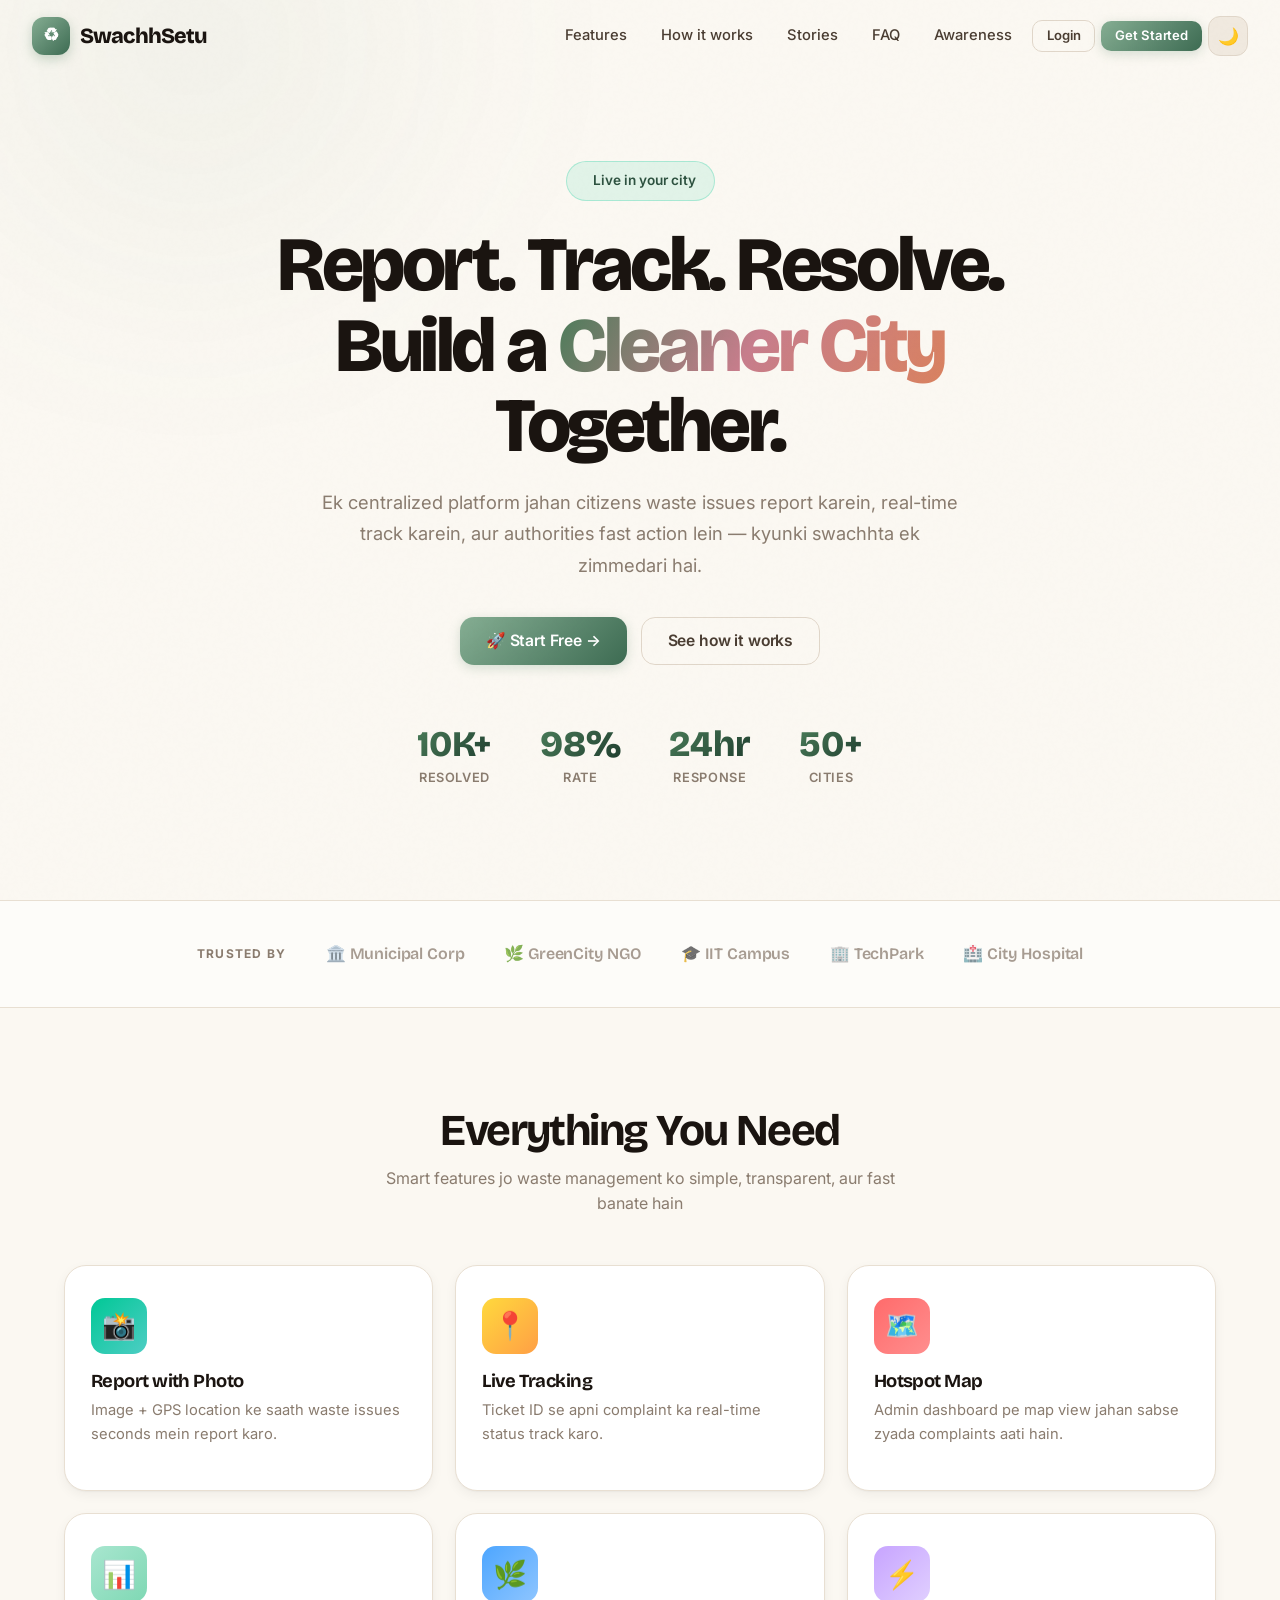
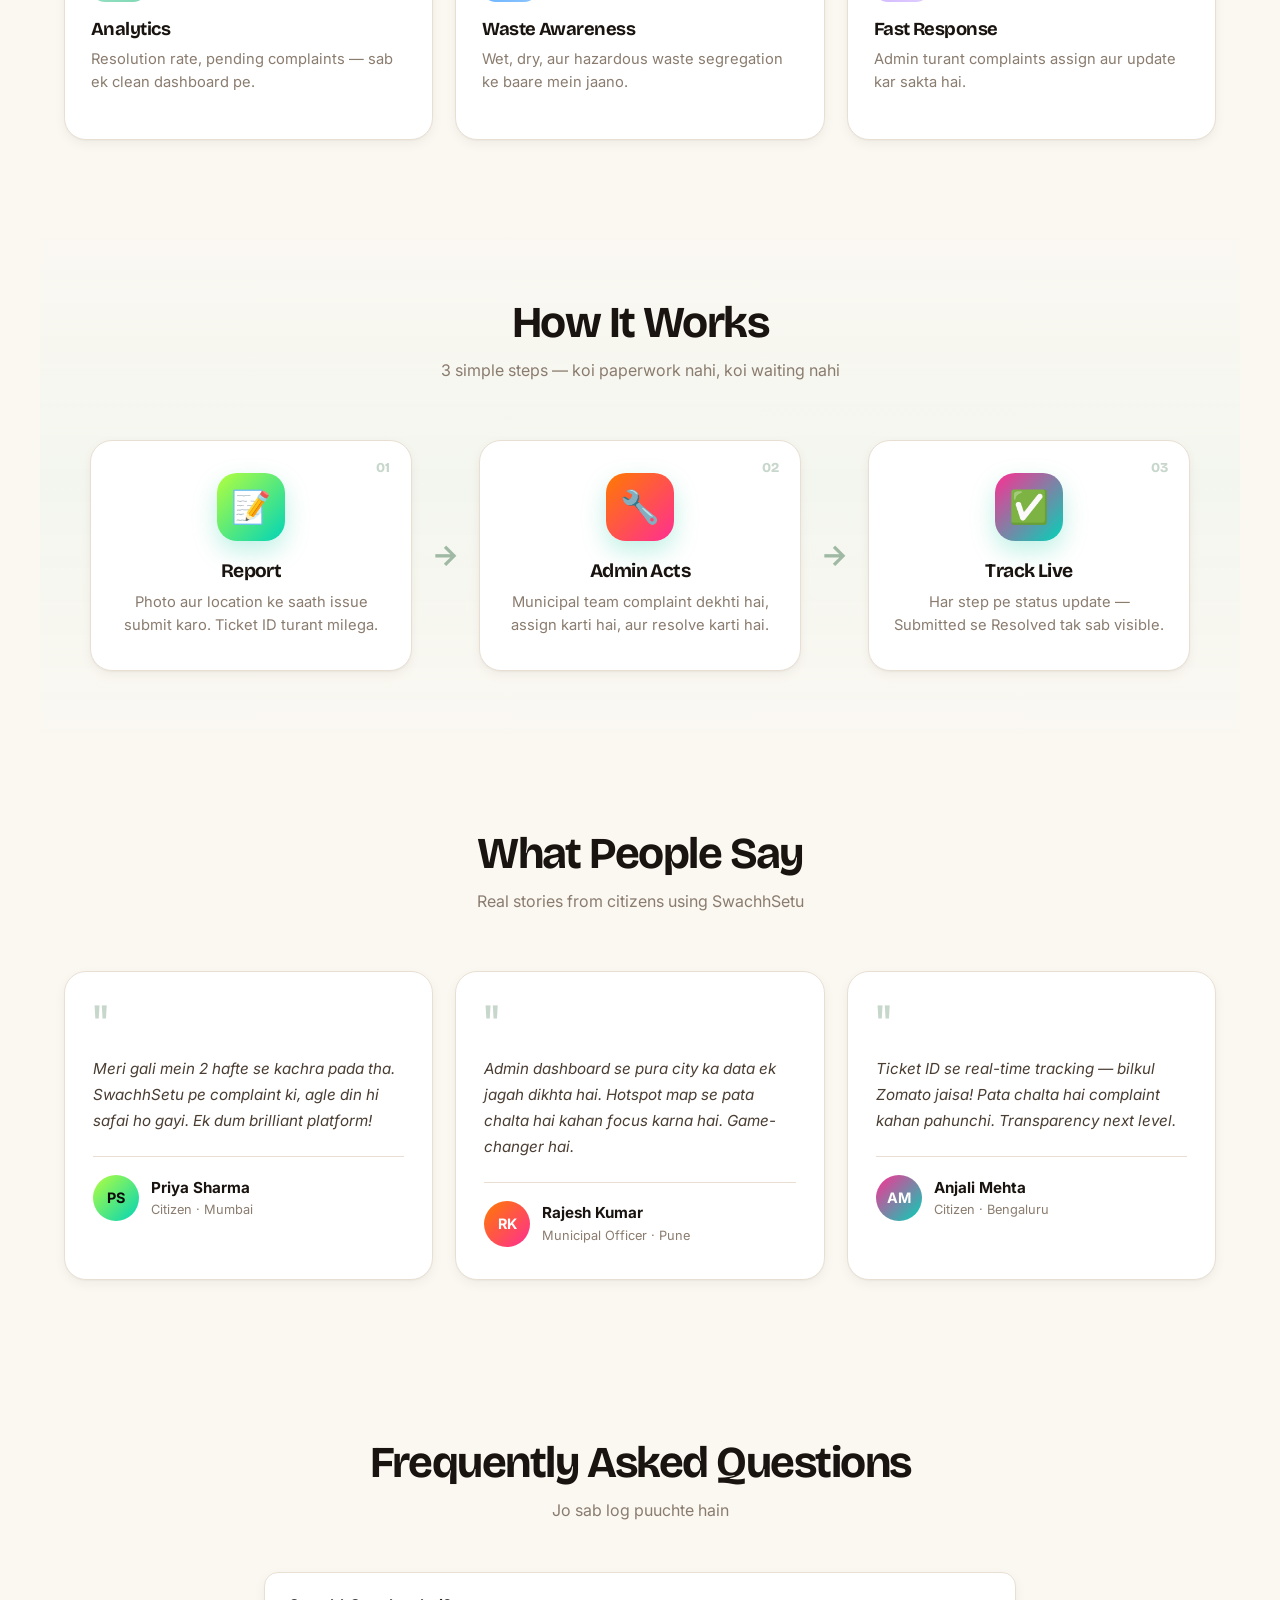
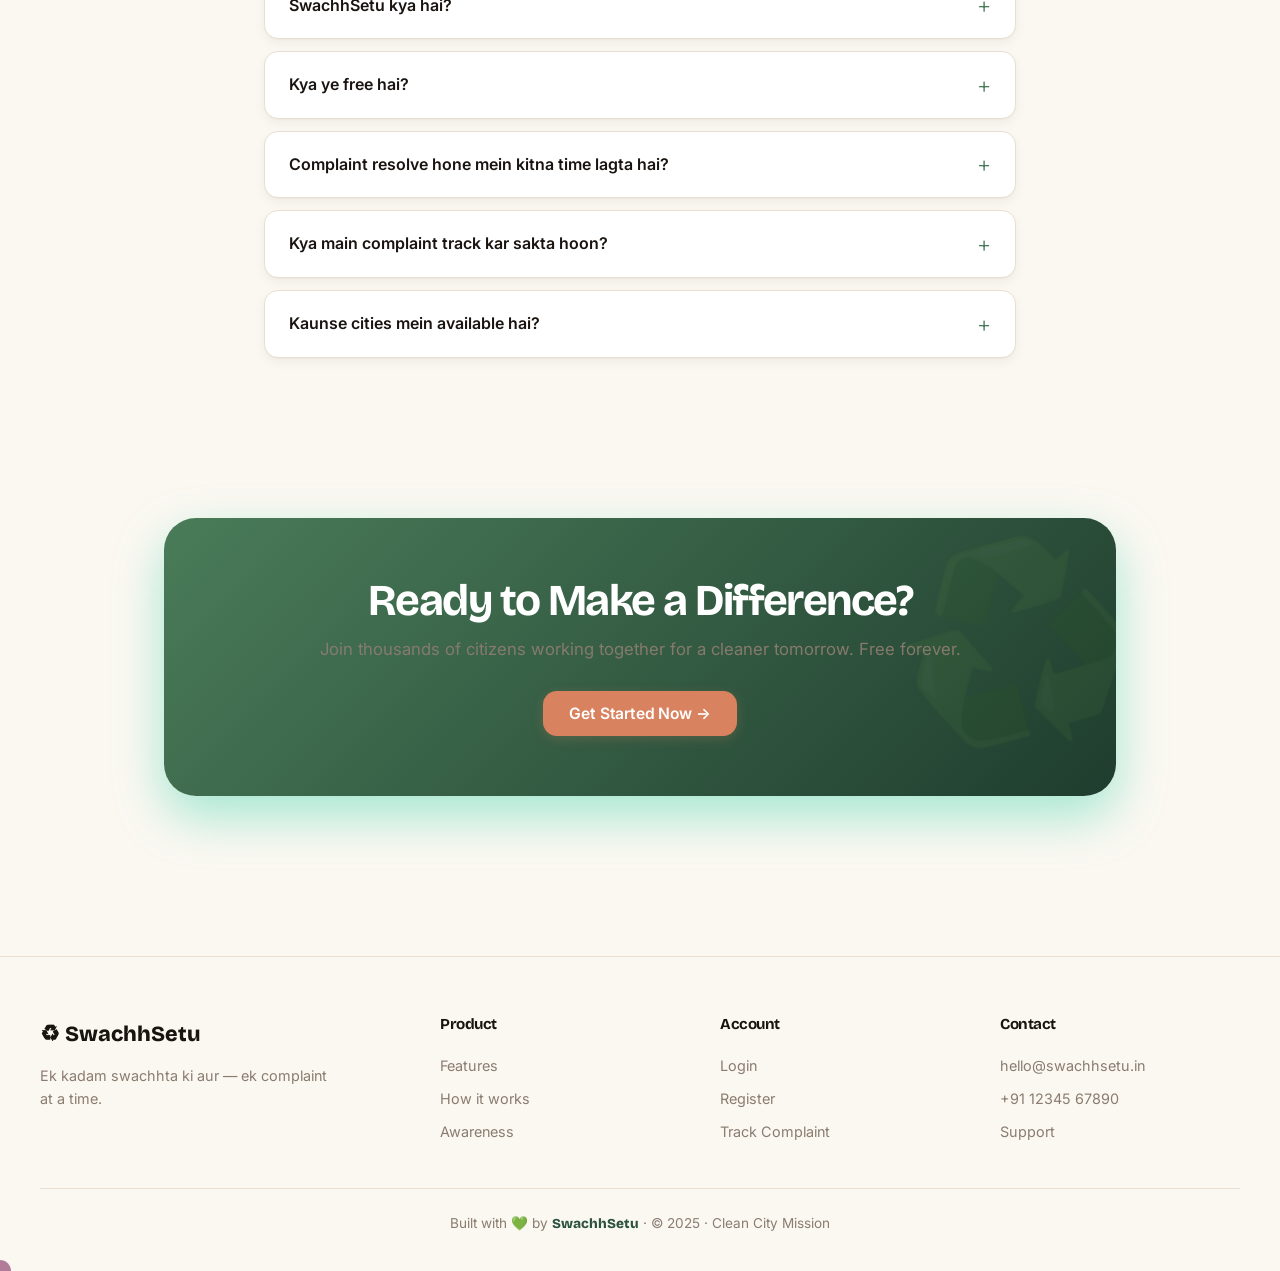
==== frontend/index.html @ ec8b2b69 "SwachhSetu project" ====
<!DOCTYPE html>
<html lang="en">
<head>
  <meta charset="UTF-8">
  <meta name="viewport" content="width=device-width, initial-scale=1.0">
  <meta name="description" content="SwachhSetu — Report, track, and resolve waste issues in your city. Smart waste management platform.">
  <title>SwachhSetu — Waste Management System</title>

  <link rel="preconnect" href="https://fonts.googleapis.com">
  <link rel="preconnect" href="https://fonts.gstatic.com" crossorigin>
  <link href="https://fonts.googleapis.com/css2?family=Bricolage+Grotesque:opsz,wght@12..96,400;12..96,500;12..96,600;12..96,700;12..96,800&family=Inter:wght@400;500;600;700&family=JetBrains+Mono:wght@500&display=swap" rel="stylesheet">

  <link rel="stylesheet" href="css/style.css">
  <link rel="stylesheet" href="css/components.css">
  <link rel="stylesheet" href="css/pages.css">
</head>
<body>

  <div class="scroll-progress"></div>

  <!-- NAVBAR -->
  <nav class="navbar">
    <a href="/" class="logo">
      <span class="logo-mark">♻</span>
      SwachhSetu
    </a>
    <div class="nav-links">
      <a href="#features">Features</a>
      <a href="#how">How it works</a>
      <a href="#testimonials">Stories</a>
      <a href="#faq">FAQ</a>
      <a href="awareness.html">Awareness</a>
      <a href="login.html" class="btn btn-ghost btn-sm">Login</a>
      <a href="register.html" class="btn btn-primary btn-sm">Get Started</a>
    </div>
  </nav>

  <!-- HERO -->
  <section class="hero">
    <div class="hero-content">
      <div class="hero-tag">
        <span class="pulse-dot"></span>
        Live in your city
      </div>

      <h1>
        Report. Track. Resolve.<br>
        Build a <span class="grad-text">Cleaner City</span> Together.
      </h1>

      <p class="subtitle">
        Ek centralized platform jahan citizens waste issues report karein,
        real-time track karein, aur authorities fast action lein —
        kyunki swachhta ek zimmedari hai.
      </p>

      <div class="hero-buttons">
        <a href="register.html" class="btn btn-primary btn-lg">🚀 Start Free →</a>
        <a href="#how" class="btn btn-ghost btn-lg">See how it works</a>
      </div>

      <div class="hero-stats">
        <div class="hero-stat">
          <div class="num">10K+</div>
          <div class="lbl">Resolved</div>
        </div>
        <div class="hero-stat">
          <div class="num">98%</div>
          <div class="lbl">Rate</div>
        </div>
        <div class="hero-stat">
          <div class="num">24hr</div>
          <div class="lbl">Response</div>
        </div>
        <div class="hero-stat">
          <div class="num">50+</div>
          <div class="lbl">Cities</div>
        </div>
      </div>
    </div>
  </section>

  <!-- TRUST STRIP -->
  <div class="logo-strip">
    <span class="strip-label">Trusted by</span>
    <span class="strip-item">🏛️ Municipal Corp</span>
    <span class="strip-item">🌿 GreenCity NGO</span>
    <span class="strip-item">🎓 IIT Campus</span>
    <span class="strip-item">🏢 TechPark</span>
    <span class="strip-item">🏥 City Hospital</span>
  </div>

  <!-- FEATURES -->
  <section class="features" id="features">
    <h2>Everything You Need</h2>
    <p class="sub">Smart features jo waste management ko simple, transparent, aur fast banate hain</p>

    <div class="feature-grid">
      <div class="feature-card" data-animate>
        <div class="icon">📸</div>
        <h3>Report with Photo</h3>
        <p>Image + GPS location ke saath waste issues seconds mein report karo.</p>
      </div>
      <div class="feature-card" data-animate data-delay="1">
        <div class="icon">📍</div>
        <h3>Live Tracking</h3>
        <p>Ticket ID se apni complaint ka real-time status track karo.</p>
      </div>
      <div class="feature-card" data-animate data-delay="2">
        <div class="icon">🗺️</div>
        <h3>Hotspot Map</h3>
        <p>Admin dashboard pe map view jahan sabse zyada complaints aati hain.</p>
      </div>
      <div class="feature-card" data-animate data-delay="3">
        <div class="icon">📊</div>
        <h3>Analytics</h3>
        <p>Resolution rate, pending complaints — sab ek clean dashboard pe.</p>
      </div>
      <div class="feature-card" data-animate data-delay="4">
        <div class="icon">🌿</div>
        <h3>Waste Awareness</h3>
        <p>Wet, dry, aur hazardous waste segregation ke baare mein jaano.</p>
      </div>
      <div class="feature-card" data-animate data-delay="5">
        <div class="icon">⚡</div>
        <h3>Fast Response</h3>
        <p>Admin turant complaints assign aur update kar sakta hai.</p>
      </div>
    </div>
  </section>

  <!-- HOW IT WORKS -->
  <section class="how-section" id="how">
    <div class="how-content">
      <h2 data-animate>How It Works</h2>
      <p class="sub" data-animate data-delay="1">3 simple steps — koi paperwork nahi, koi waiting nahi</p>

      <div class="how-grid">
        <div class="how-step" data-animate data-delay="1">
          <div class="how-num">01</div>
          <div class="how-icon" style="background: linear-gradient(135deg, #B4FF3D, #00D4B8);">📝</div>
          <h3>Report</h3>
          <p>Photo aur location ke saath issue submit karo. Ticket ID turant milega.</p>
        </div>

        <div class="how-arrow">→</div>

        <div class="how-step" data-animate data-delay="2">
          <div class="how-num">02</div>
          <div class="how-icon" style="background: linear-gradient(135deg, #FF7A00, #FF2E93);">🔧</div>
          <h3>Admin Acts</h3>
          <p>Municipal team complaint dekhti hai, assign karti hai, aur resolve karti hai.</p>
        </div>

        <div class="how-arrow">→</div>

        <div class="how-step" data-animate data-delay="3">
          <div class="how-num">03</div>
          <div class="how-icon" style="background: linear-gradient(135deg, #FF2E93, #00D4B8);">✅</div>
          <h3>Track Live</h3>
          <p>Har step pe status update — Submitted se Resolved tak sab visible.</p>
        </div>
      </div>
    </div>
  </section>

  <!-- TESTIMONIALS -->
  <section class="testimonials-section" id="testimonials">
    <h2 data-animate>What People Say</h2>
    <p class="sub" data-animate data-delay="1">Real stories from citizens using SwachhSetu</p>

    <div class="testimonials-grid">
      <div class="testimonial-card" data-animate data-delay="1">
        <div class="testimonial-quote">"</div>
        <p class="testimonial-text">
          Meri gali mein 2 hafte se kachra pada tha. SwachhSetu pe complaint ki,
          agle din hi safai ho gayi. Ek dum brilliant platform!
        </p>
        <div class="testimonial-author">
          <div class="author-avatar" style="background: linear-gradient(135deg, #B4FF3D, #00D4B8); color: #0A0A0A;">PS</div>
          <div>
            <div class="author-name">Priya Sharma</div>
            <div class="author-role">Citizen · Mumbai</div>
          </div>
        </div>
      </div>

      <div class="testimonial-card" data-animate data-delay="2">
        <div class="testimonial-quote">"</div>
        <p class="testimonial-text">
          Admin dashboard se pura city ka data ek jagah dikhta hai. Hotspot map
          se pata chalta hai kahan focus karna hai. Game-changer hai.
        </p>
        <div class="testimonial-author">
          <div class="author-avatar" style="background: linear-gradient(135deg, #FF7A00, #FF2E93); color: #fff;">RK</div>
          <div>
            <div class="author-name">Rajesh Kumar</div>
            <div class="author-role">Municipal Officer · Pune</div>
          </div>
        </div>
      </div>

      <div class="testimonial-card" data-animate data-delay="3">
        <div class="testimonial-quote">"</div>
        <p class="testimonial-text">
          Ticket ID se real-time tracking — bilkul Zomato jaisa! Pata chalta
          hai complaint kahan pahunchi. Transparency next level.
        </p>
        <div class="testimonial-author">
          <div class="author-avatar" style="background: linear-gradient(135deg, #FF2E93, #00D4B8); color: #fff;">AM</div>
          <div>
            <div class="author-name">Anjali Mehta</div>
            <div class="author-role">Citizen · Bengaluru</div>
          </div>
        </div>
      </div>
    </div>
  </section>

  <!-- FAQ -->
  <section class="faq-section" id="faq">
    <h2 data-animate>Frequently Asked Questions</h2>
    <p class="sub" data-animate data-delay="1">Jo sab log puuchte hain</p>

    <div class="faq-list">
      <details class="faq-item" data-animate>
        <summary>
          <span>SwachhSetu kya hai?</span>
          <span class="faq-icon">+</span>
        </summary>
        <div class="faq-answer">
          SwachhSetu ek smart waste management platform hai jahan citizens
          waste-related issues report kar sakte hain, real-time track kar sakte hain,
          aur municipal authorities fast action le sakti hain.
        </div>
      </details>

      <details class="faq-item" data-animate data-delay="1">
        <summary>
          <span>Kya ye free hai?</span>
          <span class="faq-icon">+</span>
        </summary>
        <div class="faq-answer">
          Haan! Citizens ke liye ye 100% free hai. Registration karo, complaint
          report karo, aur status track karo — koi hidden charges nahi.
        </div>
      </details>

      <details class="faq-item" data-animate data-delay="2">
        <summary>
          <span>Complaint resolve hone mein kitna time lagta hai?</span>
          <span class="faq-icon">+</span>
        </summary>
        <div class="faq-answer">
          Average response time 24 hours hai. Urgent cases (jaise overflowing bins
          near schools/hospitals) ko priority di jaati hai.
        </div>
      </details>

      <details class="faq-item" data-animate data-delay="3">
        <summary>
          <span>Kya main complaint track kar sakta hoon?</span>
          <span class="faq-icon">+</span>
        </summary>
        <div class="faq-answer">
          Bilkul! Har complaint submit karne pe ek unique Ticket ID milta hai.
          Track page pe daalo aur real-time status dekho — Submitted, In Progress,
          Resolved — sab visible.
        </div>
      </details>

      <details class="faq-item" data-animate data-delay="4">
        <summary>
          <span>Kaunse cities mein available hai?</span>
          <span class="faq-icon">+</span>
        </summary>
        <div class="faq-answer">
          Filhaal 50+ cities mein active hai. Naye cities mein expand kar rahe hain —
          apna city recommend karo contact page se.
        </div>
      </details>
    </div>
  </section>

  <!-- CTA -->
  <section class="cta-section">
    <div class="cta-box" data-animate>
      <h2>Ready to Make a Difference?</h2>
      <p>Join thousands of citizens working together for a cleaner tomorrow. Free forever.</p>
      <a href="register.html" class="btn btn-accent btn-lg">Get Started Now →</a>
    </div>
  </section>

  <!-- FOOTER -->
  <footer class="footer footer-extended">
    <div class="footer-grid">
      <div class="footer-brand">
        <div class="footer-logo">♻ SwachhSetu</div>
        <p>Ek kadam swachhta ki aur — ek complaint at a time.</p>
      </div>
      <div class="footer-col">
        <h4>Product</h4>
        <a href="#features">Features</a>
        <a href="#how">How it works</a>
        <a href="awareness.html">Awareness</a>
      </div>
      <div class="footer-col">
        <h4>Account</h4>
        <a href="login.html">Login</a>
        <a href="register.html">Register</a>
        <a href="track.html">Track Complaint</a>
      </div>
      <div class="footer-col">
        <h4>Contact</h4>
        <a href="mailto:hello@swachhsetu.in">hello@swachhsetu.in</a>
        <a href="tel:+911234567890">+91 12345 67890</a>
        <a href="#">Support</a>
      </div>
    </div>
    <div class="footer-bottom">
      <p>Built with 💚 by <strong>SwachhSetu</strong> · © 2025 · Clean City Mission</p>
    </div>
  </footer>

  <script src="js/api.js"></script>
  <script src="js/ui.js"></script>
  <script src="js/main.js"></script>
</body>
</html>
---- frontend/css/style.css ----
/* ============================================
   SWACHHSETU — GLOBAL STYLES
   Palette: "Sunset Eco" — earth tones, muted, elegant
   ============================================ */

:root {
  /* Ink & Text */
  --ink-900: #1A1410;
  --ink-800: #3D2F26;
  --ink-700: #4A3D32;
  --ink-600: #6B5C4F;
  --ink-500: #8A7C6F;
  --ink-400: #A89B8E;
  --ink-300: #C9BEB2;
  --ink-200: #E0D6C9;
  --ink-100: #F0E9DF;
  --ink-50:  #F7F2E9;

  /* Primary — Deep Forest + Sage */
  --sage-900: #1F3D2E;
  --sage-800: #2D5240;
  --sage-700: #3D6B52;
  --sage-600: #4A7C59;
  --sage-500: #5E9370;
  --sage-400: #85AE93;
  --sage-300: #B0CCB8;
  --sage-200: #D0E0D3;
  --sage-100: #E8F0E9;

  /* Secondary — Dusty Rose */
  --rose-900: #6B2E3A;
  --rose-800: #8A3D4E;
  --rose-700: #A8576B;
  --rose-600: #C77D8C;
  --rose-500: #D495A3;
  --rose-400: #E2B5BF;
  --rose-300: #EDD0D6;
  --rose-100: #F7E8EB;

  /* Warm — Terracotta */
  --terra-900: #7A3A22;
  --terra-800: #9E5030;
  --terra-700: #BC6440;
  --terra-600: #D9825F;
  --terra-500: #E29F80;
  --terra-400: #EBBBA3;
  --terra-300: #F2D3C1;
  --terra-100: #FAE8DC;

  /* Cool — Ocean */
  --ocean-900: #1F3D4A;
  --ocean-800: #2F5966;
  --ocean-700: #3D6E7C;
  --ocean-600: #4A7C8C;
  --ocean-500: #6B9AAB;
  --ocean-400: #9AB8C4;
  --ocean-300: #C2D5DD;
  --ocean-100: #E5EFF2;

  /* Aliases */
  --primary: var(--sage-600);
  --primary-dark: var(--sage-800);
  --primary-light: var(--sage-300);
  --secondary: var(--rose-600);
  --accent: var(--terra-600);
  --deep: var(--ink-900);
  --text: var(--ink-700);
  --text-muted: var(--ink-500);
  --bg: #FBF8F2;
  --card: #FFFFFF;
  --border: #E8DFD2;

  /* Gradients — soft, muted */
  --grad-primary: linear-gradient(135deg, #4A7C59 0%, #1F3D2E 100%);
  --grad-warm: linear-gradient(135deg, #D9825F 0%, #A8576B 100%);
  --grad-rose: linear-gradient(135deg, #C77D8C 0%, #8A3D4E 100%);
  --grad-sage: linear-gradient(135deg, #85AE93 0%, #3D6B52 100%);
  --grad-ocean: linear-gradient(135deg, #4A7C8C 0%, #1F3D4A 100%);
  --grad-ink: linear-gradient(135deg, #3D2F26 0%, #1A1410 100%);
  --grad-signature: linear-gradient(120deg, #4A7C59 0%, #C77D8C 50%, #D9825F 100%);
  --grad-soft: linear-gradient(135deg, #E8F0E9 0%, #FAE8DC 100%);

  /* Shadows — subtle */
  --shadow-xs: 0 1px 2px rgba(26,20,16,0.04);
  --shadow-sm: 0 1px 2px rgba(26,20,16,0.04), 0 4px 12px rgba(26,20,16,0.05);
  --shadow-md: 0 2px 4px rgba(26,20,16,0.04), 0 10px 24px rgba(26,20,16,0.08);
  --shadow-lg: 0 4px 8px rgba(26,20,16,0.05), 0 20px 48px rgba(26,20,16,0.10);

  /* Radius */
  --r-sm: 8px;
  --r-md: 14px;
  --r-lg: 22px;
  --r-xl: 32px;

  /* Fonts */
  --font-display: 'Bricolage Grotesque', 'Space Grotesk', sans-serif;
  --font-body: 'Inter', -apple-system, BlinkMacSystemFont, sans-serif;
  --font-mono: 'JetBrains Mono', 'SF Mono', monospace;

  /* Easing */
  --ease-out: cubic-bezier(0.16, 1, 0.3, 1);
  --ease-bounce: cubic-bezier(0.68, -0.55, 0.27, 1.55);
}

/* Dark mode — richer */
body.dark {
  --bg: #1A1410;
  --card: #26201A;
  --border: #3D342B;
  --text: #E8DFD2;
  --text-muted: #A89B8E;
  --deep: #F7F2E9;
  --ink-50: #26201A;
  --ink-100: #332B24;
  --ink-200: #3D342B;
  --ink-400: #A89B8E;
  --ink-500: #8A7C6F;
  --ink-700: #D0C5B8;
  --ink-900: #F7F2E9;
}

/* ============ RESET ============ */
*, *::before, *::after {
  margin: 0;
  padding: 0;
  box-sizing: border-box;
}

html {
  scroll-behavior: smooth;
  -webkit-font-smoothing: antialiased;
  -moz-osx-font-smoothing: grayscale;
}

body {
  font-family: var(--font-body);
  background: var(--bg);
  color: var(--text);
  line-height: 1.6;
  font-size: 16px;
  min-height: 100vh;
  overflow-x: hidden;
  transition: background 0.3s, color 0.3s;
}

/* Very subtle noise */
body::after {
  content: "";
  position: fixed;
  inset: 0;
  background-image: url("data:image/svg+xml,%3Csvg viewBox='0 0 200 200' xmlns='http://www.w3.org/2000/svg'%3E%3Cfilter id='n'%3E%3CfeTurbulence type='fractalNoise' baseFrequency='0.9' numOctaves='4'/%3E%3C/filter%3E%3Crect width='100%25' height='100%25' filter='url(%23n)' opacity='0.4'/%3E%3C/svg%3E");
  opacity: 0.02;
  pointer-events: none;
  z-index: 9998;
  mix-blend-mode: multiply;
}

/* Soft ambient glow */
body::before {
  content: "";
  position: fixed;
  top: -30vh;
  left: -20vw;
  width: 70vw;
  height: 70vh;
  background: radial-gradient(circle, rgba(74,124,89,0.06) 0%, transparent 65%);
  pointer-events: none;
  z-index: -1;
  filter: blur(80px);
}

/* ============ TYPOGRAPHY ============ */
h1, h2, h3, h4, h5, h6 {
  font-family: var(--font-display);
  color: var(--ink-900);
  font-weight: 700;
  letter-spacing: -0.03em;
  line-height: 1.05;
}

body.dark h1, body.dark h2, body.dark h3,
body.dark h4, body.dark h5, body.dark h6 {
  color: #F7F2E9;
}

h1 { font-size: clamp(2.5rem, 6vw, 5rem); font-weight: 800; letter-spacing: -0.045em; }
h2 { font-size: clamp(1.75rem, 3.5vw, 2.75rem); letter-spacing: -0.035em; }
h3 { font-size: clamp(1.2rem, 2vw, 1.5rem); }
h4 { font-size: 1.1rem; }

p { margin-bottom: 0.75rem; color: var(--text-muted); }

a {
  color: var(--sage-700);
  text-decoration: none;
  transition: color 0.2s;
}
a:hover { color: var(--sage-500); }

body.dark a { color: var(--sage-400); }
body.dark a:hover { color: var(--sage-300); }

img { max-width: 100%; height: auto; display: block; }

/* ============ LAYOUT ============ */
.container {
  max-width: 1240px;
  margin: 0 auto;
  padding: 0 28px;
}
.container-sm {
  max-width: 720px;
  margin: 0 auto;
  padding: 0 28px;
}
.page-wrap {
  padding: 120px 28px 80px;
  min-height: 100vh;
}

/* ============ SCROLL PROGRESS ============ */
.scroll-progress {
  position: fixed;
  top: 0;
  left: 0;
  height: 3px;
  width: 0%;
  background: var(--grad-signature);
  z-index: 10000;
  transition: width 0.1s linear;
  opacity: 0.85;
}

/* ============ NAVBAR ============ */
.navbar {
  position: fixed;
  top: 0; left: 0; right: 0;
  z-index: 1000;
  padding: 16px 32px;
  display: flex;
  justify-content: space-between;
  align-items: center;
  transition: all 0.4s var(--ease-out);
  background: transparent;
}

.navbar.scrolled {
  background: rgba(251, 248, 242, 0.9);
  backdrop-filter: blur(24px) saturate(180%);
  -webkit-backdrop-filter: blur(24px) saturate(180%);
  border-bottom: 1px solid var(--border);
  padding: 12px 32px;
}

body.dark .navbar.scrolled {
  background: rgba(26, 20, 16, 0.9);
}

.navbar .logo {
  font-family: var(--font-display);
  font-weight: 800;
  font-size: 1.35rem;
  color: var(--ink-900);
  display: flex;
  align-items: center;
  gap: 10px;
  letter-spacing: -0.04em;
}

body.dark .navbar .logo { color: #F7F2E9; }

.navbar .logo .logo-mark {
  width: 38px;
  height: 38px;
  border-radius: 12px;
  background: var(--grad-sage);
  display: inline-flex;
  align-items: center;
  justify-content: center;
  color: #fff;
  font-size: 1.1rem;
  box-shadow: 0 4px 12px rgba(74,124,89,0.28);
  transition: all 0.3s var(--ease-bounce);
}

.navbar .logo:hover .logo-mark {
  transform: rotate(-8deg) scale(1.05);
}

.navbar .nav-links {
  display: flex;
  gap: 6px;
  align-items: center;
}

.navbar .nav-links a:not(.btn) {
  color: var(--ink-700);
  font-weight: 500;
  font-size: 0.92rem;
  padding: 8px 14px;
  border-radius: 10px;
  transition: all 0.2s;
}

body.dark .navbar .nav-links a:not(.btn) { color: #D0C5B8; }

.navbar .nav-links a:not(.btn):hover {
  background: var(--sage-100);
  color: var(--sage-800);
}

body.dark .navbar .nav-links a:not(.btn):hover {
  background: #332B24;
  color: var(--sage-400);
}

/* ============ DARK MODE TOGGLE ============ */
.theme-toggle {
  width: 40px;
  height: 40px;
  border-radius: 12px;
  background: var(--ink-100);
  border: 1px solid var(--ink-200);
  cursor: pointer;
  display: inline-flex;
  align-items: center;
  justify-content: center;
  font-size: 1.05rem;
  transition: all 0.25s var(--ease-out);
  padding: 0;
  flex-shrink: 0;
  color: var(--ink-700);
}

.theme-toggle:hover {
  background: var(--sage-100);
  transform: rotate(15deg);
}

body.dark .theme-toggle {
  background: #332B24;
  border-color: #3D342B;
  color: var(--sage-400);
}

/* ============ FOOTER ============ */
.footer {
  text-align: center;
  padding: 40px 24px;
  color: var(--ink-500);
  font-size: 0.85rem;
  border-top: 1px solid var(--border);
  margin-top: 80px;
}

.footer strong {
  color: var(--sage-800);
  font-family: var(--font-display);
  font-weight: 800;
}

body.dark .footer strong { color: var(--sage-400); }

/* ============ UTILITIES ============ */
.grad-text {
  background: var(--grad-signature);
  -webkit-background-clip: text;
  background-clip: text;
  -webkit-text-fill-color: transparent;
  color: transparent;
  display: inline-block;
}

.text-center { text-align: center; }
.text-muted { color: var(--text-muted); }
.hidden { display: none !important; }

.flex { display: flex; }
.flex-between { display: flex; justify-content: space-between; align-items: center; }
.flex-center { display: flex; justify-content: center; align-items: center; }
.gap-1 { gap: 8px; }
.gap-2 { gap: 16px; }
.gap-3 { gap: 24px; }

.mt-1 { margin-top: 8px; }
.mt-2 { margin-top: 16px; }
.mt-3 { margin-top: 24px; }
.mt-4 { margin-top: 32px; }
.mb-1 { margin-bottom: 8px; }
.mb-2 { margin-bottom: 16px; }
.mb-3 { margin-bottom: 24px; }
.mb-4 { margin-bottom: 32px; }

/* ============ SCROLL ANIMATIONS ============ */
[data-animate] {
  opacity: 0;
  transform: translateY(28px);
  transition: opacity 0.8s var(--ease-out), transform 0.8s var(--ease-out);
}

[data-animate].in-view {
  opacity: 1;
  transform: translateY(0);
}

[data-animate="fade-right"] { transform: translateX(-40px); }
[data-animate="fade-right"].in-view { transform: translateX(0); }
[data-animate="fade-left"] { transform: translateX(40px); }
[data-animate="fade-left"].in-view { transform: translateX(0); }
[data-animate="scale"] { transform: scale(0.94); }
[data-animate="scale"].in-view { transform: scale(1); }

[data-delay="1"] { transition-delay: 0.08s; }
[data-delay="2"] { transition-delay: 0.16s; }
[data-delay="3"] { transition-delay: 0.24s; }
[data-delay="4"] { transition-delay: 0.32s; }
[data-delay="5"] { transition-delay: 0.40s; }
[data-delay="6"] { transition-delay: 0.48s; }

/* ============ CURSOR BLOB ============ */
.cursor-blob {
  position: fixed;
  width: 22px;
  height: 22px;
  border-radius: 50%;
  background: var(--sage-600);
  pointer-events: none;
  z-index: 99999;
  mix-blend-mode: difference;
  transition: transform 0.15s ease, width 0.25s, height 0.25s;
  transform: translate(-50%, -50%);
  display: none;
}

@media (hover: hover) and (pointer: fine) {
  body.cursor-enabled { cursor: none; }
  body.cursor-enabled .cursor-blob { display: block; }
  body.cursor-enabled a,
  body.cursor-enabled button,
  body.cursor-enabled .btn { cursor: none; }
}

/* ============ CONFETTI ============ */
.confetti-piece {
  position: fixed;
  width: 10px;
  height: 10px;
  pointer-events: none;
  z-index: 99999;
  animation: confettiFall 2.5s ease-out forwards;
}

@keyframes confettiFall {
  0% { transform: translateY(0) rotate(0deg); opacity: 1; }
  100% { transform: translateY(100vh) rotate(720deg); opacity: 0; }
}

/* ============ SCROLLBAR ============ */
::-webkit-scrollbar { width: 10px; height: 10px; }
::-webkit-scrollbar-track { background: var(--ink-100); }
::-webkit-scrollbar-thumb {
  background: var(--ink-300);
  border-radius: 100px;
  border: 2px solid var(--ink-100);
}
::-webkit-scrollbar-thumb:hover { background: var(--sage-500); }

::selection {
  background: var(--sage-300);
  color: var(--ink-900);
}

/* ============ RESPONSIVE ============ */
@media (max-width: 768px) {
  .navbar { padding: 12px 18px; }
  .navbar.scrolled { padding: 10px 18px; }
  .navbar .nav-links { gap: 4px; }
  .navbar .nav-links a:not(.btn) {
    font-size: 0.83rem;
    padding: 6px 10px;
  }
  .page-wrap { padding: 100px 18px 60px; }
  .container { padding: 0 18px; }
  .theme-toggle { width: 36px; height: 36px; font-size: 0.95rem; }
}

@media (max-width: 480px) {
  .navbar .nav-links a:not(.btn):not(:first-child) { display: none; }
  h1 { font-size: 2rem; letter-spacing: -0.03em; }
  h2 { font-size: 1.5rem; }
  .page-wrap { padding: 90px 16px 50px; }
}
---- frontend/css/components.css ----
/* ============================================
   SWACHHSETU — COMPONENTS (Sunset Eco)
   ============================================ */

/* ============ BUTTONS ============ */
.btn {
  display: inline-flex;
  align-items: center;
  justify-content: center;
  gap: 8px;
  padding: 12px 22px;
  border-radius: 12px;
  border: none;
  font-family: var(--font-body);
  font-weight: 600;
  font-size: 0.92rem;
  line-height: 1;
  cursor: pointer;
  transition: all 0.25s var(--ease-out);
  text-decoration: none;
  white-space: nowrap;
  letter-spacing: -0.01em;
}

.btn:disabled {
  opacity: 0.55;
  cursor: not-allowed;
}

/* Primary — Sage/Forest */
.btn-primary {
  background: var(--grad-sage);
  color: #fff;
  box-shadow: 0 3px 12px rgba(74,124,89,0.22);
}
.btn-primary:hover:not(:disabled) {
  transform: translateY(-2px);
  box-shadow: 0 8px 20px rgba(74,124,89,0.3);
  color: #fff;
}

/* Accent — Terracotta */
.btn-accent {
  background: var(--terra-600);
  color: #fff;
  box-shadow: 0 3px 12px rgba(217,130,95,0.22);
}
.btn-accent:hover:not(:disabled) {
  background: var(--terra-700);
  transform: translateY(-2px);
  color: #fff;
  box-shadow: 0 8px 20px rgba(217,130,95,0.3);
}

/* Rose */
.btn-rose {
  background: var(--rose-600);
  color: #fff;
  box-shadow: 0 3px 12px rgba(199,125,140,0.22);
}
.btn-rose:hover:not(:disabled) {
  background: var(--rose-700);
  transform: translateY(-2px);
  color: #fff;
}

/* Ocean */
.btn-ocean {
  background: var(--ocean-600);
  color: #fff;
  box-shadow: 0 3px 12px rgba(74,124,140,0.22);
}
.btn-ocean:hover:not(:disabled) {
  background: var(--ocean-700);
  transform: translateY(-2px);
  color: #fff;
}

/* Ghost */
.btn-ghost {
  background: transparent;
  color: var(--ink-700);
  border: 1.5px solid var(--ink-200);
}
.btn-ghost:hover:not(:disabled) {
  background: var(--sage-100);
  border-color: var(--sage-600);
  color: var(--sage-800);
  transform: translateY(-2px);
}

body.dark .btn-ghost {
  color: #D0C5B8;
  border-color: #3D342B;
}
body.dark .btn-ghost:hover:not(:disabled) {
  background: #332B24;
  color: var(--sage-400);
}

/* Quiet */
.btn-quiet {
  background: transparent;
  color: var(--ink-700);
  padding: 12px 8px;
  border-bottom: 1.5px solid transparent;
  border-radius: 0;
}
.btn-quiet:hover {
  color: var(--sage-700);
  border-bottom-color: var(--sage-600);
}

body.dark .btn-quiet { color: #D0C5B8; }
body.dark .btn-quiet:hover { color: var(--sage-400); }

/* Danger */
.btn-danger {
  background: var(--rose-700);
  color: #fff;
  box-shadow: 0 3px 12px rgba(168,87,107,0.22);
}
.btn-danger:hover:not(:disabled) {
  background: var(--rose-800);
  color: #fff;
  transform: translateY(-2px);
}

.btn-sm { padding: 8px 14px; font-size: 0.82rem; border-radius: 10px; }
.btn-lg { padding: 15px 26px; font-size: 0.98rem; border-radius: 14px; }
.btn-block { width: 100%; }

/* ============ FORMS ============ */
.form-group { margin-bottom: 20px; }

.form-group label {
  display: block;
  font-weight: 600;
  font-size: 0.87rem;
  color: var(--ink-700);
  margin-bottom: 7px;
}

body.dark .form-group label { color: #D0C5B8; }

.input, .select, .textarea {
  width: 100%;
  padding: 12px 16px;
  border-radius: 12px;
  border: 1.5px solid var(--border);
  background: var(--card);
  font-family: var(--font-body);
  font-size: 0.95rem;
  color: var(--text);
  transition: all 0.2s;
  outline: none;
}

.input::placeholder, .textarea::placeholder { color: var(--text-muted); }

.input:hover, .select:hover, .textarea:hover {
  border-color: var(--ink-300);
}

.input:focus, .select:focus, .textarea:focus {
  border-color: var(--sage-600);
  box-shadow: 0 0 0 4px rgba(74,124,89,0.10);
}

.textarea { resize: vertical; min-height: 110px; line-height: 1.6; }

.select {
  cursor: pointer;
  appearance: none;
  background-image: url("data:image/svg+xml,%3Csvg xmlns='http://www.w3.org/2000/svg' width='14' height='14' viewBox='0 0 24 24' fill='none' stroke='%238A7C6F' stroke-width='2.5' stroke-linecap='round'%3E%3Cpolyline points='6 9 12 15 18 9'/%3E%3C/svg%3E");
  background-repeat: no-repeat;
  background-position: right 16px center;
  padding-right: 44px;
}

input[type="file"] {
  width: 100%;
  padding: 14px 16px;
  border: 1.5px dashed var(--border);
  border-radius: 12px;
  background: var(--card);
  cursor: pointer;
  font-size: 0.9rem;
  color: var(--text);
  transition: all 0.2s;
}
input[type="file"]:hover {
  border-color: var(--sage-600);
  background: var(--sage-100);
}

/* ============ BADGES ============ */
.badge {
  display: inline-flex;
  align-items: center;
  gap: 5px;
  padding: 5px 11px;
  border-radius: 100px;
  font-size: 0.72rem;
  font-weight: 600;
  letter-spacing: 0.02em;
  text-transform: uppercase;
  white-space: nowrap;
  line-height: 1;
}

.badge-submitted { background: #FAE8DC; color: #9E5030; }
.badge-progress  { background: #E5EFF2; color: #2F5966; }
.badge-resolved  { background: #E8F0E9; color: #2D5240; }
.badge-closed    { background: #F0E9DF; color: #6B5C4F; }

.badge-overflow  { background: #F7E8EB; color: #8A3D4E; }
.badge-road      { background: #FAE8DC; color: #9E5030; }
.badge-illegal   { background: #EDE0F0; color: #6B3D7A; }
.badge-missed    { background: #E5EFF2; color: #2F5966; }
.badge-other     { background: #F0E9DF; color: #6B5C4F; }

.badge-high      { background: #F7E8EB; color: #8A3D4E; }
.badge-medium    { background: #FAE8DC; color: #9E5030; }
.badge-low       { background: #E8F0E9; color: #2D5240; }

/* ============ CARDS ============ */
.card {
  background: var(--card);
  border-radius: 20px;
  padding: 28px;
  border: 1px solid var(--border);
  box-shadow: var(--shadow-sm);
  transition: all 0.3s var(--ease-out);
}

.card:hover {
  box-shadow: var(--shadow-md);
  transform: translateY(-2px);
}

.card-glass {
  background: rgba(255, 255, 255, 0.8);
  backdrop-filter: blur(24px) saturate(180%);
  -webkit-backdrop-filter: blur(24px) saturate(180%);
  border: 1px solid rgba(255, 255, 255, 0.9);
  box-shadow: var(--shadow-md);
}

body.dark .card-glass {
  background: rgba(38, 32, 26, 0.8);
  border-color: rgba(255,255,255,0.05);
}

.card-header {
  display: flex;
  justify-content: space-between;
  align-items: center;
  margin-bottom: 18px;
  padding-bottom: 14px;
  border-bottom: 1px solid var(--border);
}

.card-header h3 { margin: 0; font-size: 1.1rem; }

/* ============ SPOTLIGHT ============ */
.spotlight {
  position: relative;
  overflow: hidden;
}
.spotlight::before {
  content: "";
  position: absolute;
  inset: 0;
  border-radius: inherit;
  background: radial-gradient(
    500px circle at var(--mx, 50%) var(--my, 50%),
    rgba(74,124,89,0.06),
    transparent 45%
  );
  opacity: 0;
  transition: opacity 0.35s;
  pointer-events: none;
  z-index: 1;
}
.spotlight:hover::before { opacity: 1; }
.spotlight > * { position: relative; z-index: 2; }

/* ============ STAT CARDS ============ */
.stats-grid {
  display: grid;
  grid-template-columns: repeat(auto-fit, minmax(190px, 1fr));
  gap: 16px;
  margin-bottom: 32px;
}

.stat-card {
  background: var(--card);
  border-radius: 20px;
  padding: 22px;
  border: 1px solid var(--border);
  box-shadow: var(--shadow-xs);
  position: relative;
  overflow: hidden;
  transition: all 0.3s var(--ease-out);
}

.stat-card:hover {
  transform: translateY(-3px);
  box-shadow: var(--shadow-md);
}

.stat-card::before {
  content: "";
  position: absolute;
  top: 0; left: 0; right: 0;
  height: 3px;
  background: var(--sage-600);
}

.stat-card.accent::before { background: var(--terra-600); }
.stat-card.cool::before   { background: var(--ocean-600); }
.stat-card.rose::before   { background: var(--rose-600); }

.stat-card .stat-label {
  font-size: 0.74rem;
  color: var(--text-muted);
  font-weight: 700;
  text-transform: uppercase;
  letter-spacing: 0.08em;
}

.stat-card .stat-value {
  font-family: var(--font-display);
  font-size: 2.1rem;
  font-weight: 700;
  color: var(--ink-900);
  margin-top: 6px;
  line-height: 1;
  letter-spacing: -0.03em;
}

body.dark .stat-card .stat-value { color: #F7F2E9; }

.stat-card .stat-icon {
  position: absolute;
  top: 18px;
  right: 20px;
  font-size: 1.5rem;
  opacity: 0.25;
}

/* ============ TABLE ============ */
.table-wrap {
  overflow-x: auto;
  border-radius: 20px;
  background: var(--card);
  border: 1px solid var(--border);
  box-shadow: var(--shadow-sm);
}

.table { width: 100%; border-collapse: collapse; }

.table thead { background: var(--ink-50); }

body.dark .table thead { background: #332B24; }

.table th {
  text-align: left;
  padding: 14px 18px;
  font-size: 0.75rem;
  font-weight: 700;
  text-transform: uppercase;
  letter-spacing: 0.08em;
  color: var(--text-muted);
  white-space: nowrap;
  font-family: var(--font-display);
}

.table td {
  padding: 16px 18px;
  border-top: 1px solid var(--border);
  font-size: 0.9rem;
  color: var(--text);
  vertical-align: middle;
}

.table tbody tr { transition: background 0.15s; }
.table tbody tr:hover { background: rgba(74,124,89,0.03); }
.table td .btn { margin-right: 6px; }

/* ============ TOASTS ============ */
#toasts {
  position: fixed;
  top: 100px;
  right: 24px;
  z-index: 9999;
  display: flex;
  flex-direction: column;
  gap: 10px;
  pointer-events: none;
  max-width: 360px;
}

.toast {
  padding: 14px 18px;
  border-radius: 14px;
  color: #fff;
  font-weight: 500;
  font-size: 0.9rem;
  box-shadow: var(--shadow-lg);
  animation: toastIn 0.4s var(--ease-out);
  pointer-events: auto;
  display: flex;
  align-items: center;
  gap: 10px;
  min-width: 240px;
}

.toast-success { background: var(--sage-700); }
.toast-error   { background: var(--rose-700); }
.toast-info    { background: var(--ink-800); }
.toast-warn    { background: var(--terra-600); }

.toast.fade-out {
  animation: toastOut 0.3s var(--ease-out) forwards;
}

@keyframes toastIn {
  from { transform: translateX(140%); opacity: 0; }
  to   { transform: translateX(0);    opacity: 1; }
}

@keyframes toastOut {
  from { transform: translateX(0);    opacity: 1; }
  to   { transform: translateX(140%); opacity: 0; }
}

/* ============ LOADER ============ */
.loader {
  width: 38px;
  height: 38px;
  border: 3px solid var(--border);
  border-top-color: var(--sage-600);
  border-radius: 50%;
  animation: spin 0.7s linear infinite;
  margin: 40px auto;
}

.loader-sm {
  width: 16px;
  height: 16px;
  border-width: 2px;
  margin: 0;
  display: inline-block;
  border-color: rgba(255,255,255,0.35);
  border-top-color: #fff;
}

@keyframes spin { to { transform: rotate(360deg); } }

/* ============ EMPTY ============ */
.empty {
  text-align: center;
  padding: 60px 24px;
  color: var(--text-muted);
}

.empty .emoji {
  font-size: 3.25rem;
  display: block;
  margin-bottom: 14px;
  opacity: 0.7;
}

.empty h3 {
  color: var(--ink-900);
  margin-bottom: 8px;
  font-size: 1.1rem;
  font-family: var(--font-display);
}

body.dark .empty h3 { color: #F7F2E9; }

.empty p {
  font-size: 0.9rem;
  margin-bottom: 20px;
  color: var(--text-muted);
}

/* ============ TIMELINE ============ */
.timeline {
  display: flex;
  gap: 8px;
  margin: 24px 0;
  flex-wrap: wrap;
}

.tl-step {
  flex: 1;
  min-width: 110px;
  padding: 14px 10px;
  text-align: center;
  background: var(--ink-100);
  border-radius: 12px;
  font-size: 0.72rem;
  font-weight: 700;
  color: var(--text-muted);
  transition: all 0.35s var(--ease-out);
  text-transform: uppercase;
  letter-spacing: 0.05em;
}

body.dark .tl-step { background: #332B24; }

.tl-step.done {
  background: var(--grad-sage);
  color: #fff;
  box-shadow: 0 4px 12px rgba(74,124,89,0.25);
}

.tl-step.current {
  background: var(--terra-600);
  color: #fff;
  box-shadow: 0 4px 12px rgba(217,130,95,0.3);
  animation: pulseSoft 2s ease-in-out infinite;
}

@keyframes pulseSoft {
  0%, 100% { transform: scale(1); }
  50%      { transform: scale(1.03); }
}

/* ============ RESPONSIVE ============ */
@media (max-width: 768px) {
  .table th, .table td { padding: 10px 12px; font-size: 0.82rem; }
  .stat-card .stat-value { font-size: 1.75rem; }
  .card { padding: 22px; }
  #toasts { right: 12px; left: 12px; max-width: none; }
  .timeline { gap: 5px; }
  .tl-step { padding: 10px 6px; font-size: 0.65rem; min-width: 80px; }
}
---- frontend/css/pages.css ----
/* ============================================
   SWACHHSETU — PAGE-SPECIFIC STYLES
   Hero, Auth (split-screen), Register,
   Dashboard, Map, Awareness, Report,
   Track, Admin, How It Works, Testimonials,
   FAQ, Extended Footer
   ============================================ */

/* ============ HERO (Landing Page) ============ */
.hero {
  min-height: 100vh;
  display: flex;
  align-items: center;
  justify-content: center;
  padding: 110px 24px 60px;
  text-align: center;
  position: relative;
}

.hero-content {
  max-width: 860px;
  animation: fadeInUp 0.8s ease;
}

.hero-tag {
  display: inline-flex;
  align-items: center;
  gap: 8px;
  padding: 8px 18px;
  background: rgba(0, 200, 150, 0.1);
  border: 1px solid rgba(0, 200, 150, 0.25);
  border-radius: 100px;
  color: var(--primary-dark);
  font-weight: 600;
  font-size: 0.85rem;
  margin-bottom: 24px;
}

.hero h1 {
  margin-bottom: 20px;
}

.hero p.subtitle {
  font-size: 1.15rem;
  color: var(--text-muted);
  margin: 0 auto 36px;
  max-width: 640px;
  line-height: 1.7;
}

.hero-buttons {
  display: flex;
  gap: 14px;
  justify-content: center;
  flex-wrap: wrap;
  margin-bottom: 60px;
}

.hero-stats {
  display: flex;
  gap: 48px;
  justify-content: center;
  flex-wrap: wrap;
}

.hero-stat .num {
  font-family: var(--font-display);
  font-size: 2.25rem;
  font-weight: 800;
  background: var(--grad-primary);
  -webkit-background-clip: text;
  background-clip: text;
  -webkit-text-fill-color: transparent;
  line-height: 1.1;
  transition: transform 0.3s ease;
}

.hero-stat .lbl {
  font-size: 0.8rem;
  color: var(--text-muted);
  font-weight: 600;
  text-transform: uppercase;
  letter-spacing: 0.05em;
  margin-top: 4px;
}

/* ============ NAV LINK ACTIVE STATE ============ */
.navbar .nav-links a.nav-link {
  color: var(--text);
  font-weight: 500;
  font-size: 0.95rem;
  padding: 6px 4px;
  position: relative;
  transition: color var(--t-fast);
}

.navbar .nav-links a.nav-link:hover {
  color: var(--primary-dark);
}

.navbar .nav-links a.nav-link.active {
  color: var(--primary-dark);
  font-weight: 600;
}

.navbar .nav-links a.nav-link.active::after {
  width: 100%;
}

/* ============ TRUST STRIP ============ */
.logo-strip {
  padding: 40px 24px;
  display: flex;
  justify-content: center;
  align-items: center;
  gap: 40px;
  flex-wrap: wrap;
  border-top: 1px solid var(--border);
  border-bottom: 1px solid var(--border);
  background: rgba(255, 255, 255, 0.5);
  margin-bottom: 20px;
}

.logo-strip .strip-label {
  font-family: var(--font-body);
  font-size: 0.75rem;
  text-transform: uppercase;
  letter-spacing: 0.1em;
  color: var(--text-muted);
  font-weight: 700;
}

.logo-strip .strip-item {
  font-family: var(--font-display);
  font-weight: 600;
  font-size: 1rem;
  color: var(--text-muted);
  letter-spacing: -0.01em;
  opacity: 0.75;
  transition: opacity 0.2s, color 0.2s;
  cursor: default;
}

.logo-strip .strip-item:hover {
  opacity: 1;
  color: var(--primary-dark);
}

/* ============ FEATURES SECTION ============ */
.features {
  padding: 80px 24px;
  max-width: 1200px;
  margin: 0 auto;
}

.features h2 {
  text-align: center;
  margin-bottom: 12px;
}

.features .sub {
  text-align: center;
  color: var(--text-muted);
  margin-bottom: 48px;
  max-width: 560px;
  margin-left: auto;
  margin-right: auto;
}

.feature-grid {
  display: grid;
  grid-template-columns: repeat(auto-fit, minmax(280px, 1fr));
  gap: 22px;
}

.feature-card {
  padding: 32px 26px;
  border-radius: var(--r-lg);
  background: var(--card);
  border: 1px solid var(--border);
  box-shadow: var(--shadow-sm);
  transition: all var(--t-base);
  position: relative;
  overflow: hidden;
}

.feature-card:hover {
  transform: translateY(-6px);
  box-shadow: var(--shadow-lg);
}

.feature-card .icon {
  width: 56px;
  height: 56px;
  border-radius: var(--r-md);
  display: flex;
  align-items: center;
  justify-content: center;
  font-size: 1.7rem;
  margin-bottom: 18px;
  color: #fff;
}

.feature-card:nth-child(1) .icon { background: linear-gradient(135deg, #00C896, #4ECDC4); }
.feature-card:nth-child(2) .icon { background: linear-gradient(135deg, #FFD93D, #FF9F45); }
.feature-card:nth-child(3) .icon { background: linear-gradient(135deg, #FF6B6B, #FF8E8E); }
.feature-card:nth-child(4) .icon { background: linear-gradient(135deg, #A8E6CF, #7FD8B4); }
.feature-card:nth-child(5) .icon { background: linear-gradient(135deg, #4DA6FF, #8EC5FF); }
.feature-card:nth-child(6) .icon { background: linear-gradient(135deg, #C7A4FF, #E0CFFF); }

.feature-card h3 {
  margin-bottom: 8px;
  font-size: 1.15rem;
}

.feature-card p {
  color: var(--text-muted);
  font-size: 0.92rem;
  line-height: 1.6;
}

/* ============ HOW IT WORKS SECTION ============ */
.how-section {
  padding: 80px 24px;
  max-width: 1200px;
  margin: 0 auto;
  background: linear-gradient(180deg, transparent 0%, rgba(0, 200, 150, 0.03) 50%, transparent 100%);
}

.how-content {
  max-width: 1100px;
  margin: 0 auto;
  text-align: center;
}

.how-content h2 {
  margin-bottom: 12px;
}

.how-content .sub {
  color: var(--text-muted);
  margin-bottom: 56px;
  max-width: 540px;
  margin-left: auto;
  margin-right: auto;
}

.how-grid {
  display: grid;
  grid-template-columns: 1fr auto 1fr auto 1fr;
  gap: 20px;
  align-items: center;
}

.how-step {
  padding: 32px 24px;
  border-radius: var(--r-lg);
  background: var(--card);
  border: 1px solid var(--border);
  box-shadow: var(--shadow-sm);
  transition: all var(--t-base);
  position: relative;
  text-align: center;
}

.how-step:hover {
  transform: translateY(-6px);
  box-shadow: var(--shadow-lg);
}

.how-num {
  position: absolute;
  top: 16px;
  right: 20px;
  font-family: var(--font-display);
  font-size: 0.85rem;
  font-weight: 800;
  color: var(--primary);
  opacity: 0.3;
  letter-spacing: 0.05em;
}

.how-icon {
  width: 68px;
  height: 68px;
  border-radius: 20px;
  display: flex;
  align-items: center;
  justify-content: center;
  font-size: 2rem;
  margin: 0 auto 20px;
  color: #fff;
  box-shadow: 0 10px 24px rgba(0, 200, 150, 0.25);
}

.how-step h3 {
  margin-bottom: 10px;
  font-size: 1.2rem;
}

.how-step p {
  color: var(--text-muted);
  font-size: 0.92rem;
  line-height: 1.6;
  margin: 0;
}

.how-arrow {
  font-size: 1.8rem;
  color: var(--primary);
  font-weight: 700;
  opacity: 0.5;
}

/* ============ TESTIMONIALS SECTION ============ */
.testimonials-section {
  padding: 80px 24px;
  max-width: 1200px;
  margin: 0 auto;
  text-align: center;
}

.testimonials-section h2 {
  margin-bottom: 12px;
}

.testimonials-section .sub {
  color: var(--text-muted);
  margin-bottom: 56px;
  max-width: 540px;
  margin-left: auto;
  margin-right: auto;
}

.testimonials-grid {
  display: grid;
  grid-template-columns: repeat(auto-fit, minmax(300px, 1fr));
  gap: 22px;
  text-align: left;
}

.testimonial-card {
  padding: 32px 28px;
  border-radius: var(--r-lg);
  background: var(--card);
  border: 1px solid var(--border);
  box-shadow: var(--shadow-sm);
  position: relative;
  transition: all var(--t-base);
}

.testimonial-card:hover {
  transform: translateY(-6px);
  box-shadow: var(--shadow-lg);
}

.testimonial-quote {
  font-family: var(--font-display);
  font-size: 3.5rem;
  line-height: 0.8;
  color: var(--primary);
  opacity: 0.3;
  margin-bottom: 8px;
}

.testimonial-text {
  font-size: 0.95rem;
  color: var(--text);
  line-height: 1.7;
  margin-bottom: 22px;
  font-style: italic;
}

.testimonial-author {
  display: flex;
  align-items: center;
  gap: 12px;
  padding-top: 18px;
  border-top: 1px solid var(--border);
}

.author-avatar {
  width: 46px;
  height: 46px;
  border-radius: 50%;
  display: flex;
  align-items: center;
  justify-content: center;
  color: #fff;
  font-weight: 700;
  font-size: 0.9rem;
  flex-shrink: 0;
}

.author-name {
  font-weight: 700;
  color: var(--deep);
  font-size: 0.95rem;
}

.author-role {
  font-size: 0.8rem;
  color: var(--text-muted);
}

/* ============ FAQ SECTION ============ */
.faq-section {
  padding: 80px 24px;
  max-width: 800px;
  margin: 0 auto;
  text-align: center;
}

.faq-section h2 {
  margin-bottom: 12px;
}

.faq-section .sub {
  color: var(--text-muted);
  margin-bottom: 48px;
}

.faq-list {
  text-align: left;
  display: flex;
  flex-direction: column;
  gap: 12px;
}

.faq-item {
  background: var(--card);
  border: 1px solid var(--border);
  border-radius: var(--r-md);
  box-shadow: var(--shadow-sm);
  overflow: hidden;
  transition: all var(--t-base);
}

.faq-item:hover {
  box-shadow: var(--shadow-md);
  border-color: var(--primary-light);
}

.faq-item[open] {
  border-color: var(--primary);
  box-shadow: var(--shadow-md);
}

.faq-item summary {
  padding: 20px 24px;
  cursor: pointer;
  display: flex;
  justify-content: space-between;
  align-items: center;
  gap: 16px;
  font-weight: 600;
  font-size: 1rem;
  color: var(--deep);
  list-style: none;
  transition: background var(--t-fast);
}

.faq-item summary::-webkit-details-marker { display: none; }

.faq-item summary:hover {
  background: rgba(0, 200, 150, 0.04);
}

.faq-icon {
  font-size: 1.4rem;
  color: var(--primary);
  font-weight: 300;
  line-height: 1;
  transition: transform var(--t-base);
  flex-shrink: 0;
}

.faq-item[open] .faq-icon {
  transform: rotate(45deg);
}

.faq-answer {
  padding: 0 24px 22px 24px;
  color: var(--text-muted);
  font-size: 0.95rem;
  line-height: 1.7;
  animation: fadeInUp 0.3s ease;
}

/* ============ CTA SECTION ============ */
.cta-section {
  padding: 80px 24px;
  max-width: 1000px;
  margin: 0 auto;
}

.cta-box {
  background: var(--grad-primary);
  border-radius: var(--r-xl);
  padding: 60px 40px;
  text-align: center;
  color: #fff;
  box-shadow: 0 20px 50px rgba(0, 200, 150, 0.35);
  position: relative;
  overflow: hidden;
}

.cta-box::before {
  content: "♻️";
  position: absolute;
  font-size: 12rem;
  opacity: 0.08;
  top: -30px;
  right: -20px;
  transform: rotate(-15deg);
}

.cta-box h2 {
  color: #fff;
  margin-bottom: 12px;
  position: relative;
}

.cta-box p {
  opacity: 0.95;
  margin-bottom: 28px;
  font-size: 1.05rem;
  position: relative;
}

.cta-box .btn {
  position: relative;
}

/* ============ AUTH — SPLIT SCREEN ============ */
body.auth-page {
  background: var(--bg);
}

.auth-split {
  min-height: 100vh;
  display: grid;
  grid-template-columns: 1.05fr 1fr;
}

/* ----- LEFT VISUAL ----- */
.auth-visual {
  background: linear-gradient(135deg, #0A1E2E 0%, #003D2E 50%, #002E3A 100%);
  color: #fff;
  padding: 48px 56px;
  display: flex;
  flex-direction: column;
  justify-content: space-between;
  position: relative;
  overflow: hidden;
}

.auth-visual::before {
  content: "";
  position: absolute;
  top: -30%;
  right: -20%;
  width: 80%;
  height: 80%;
  background: radial-gradient(circle, rgba(0,200,150,0.28) 0%, transparent 65%);
  pointer-events: none;
}

.auth-visual::after {
  content: "";
  position: absolute;
  bottom: -30%;
  left: -20%;
  width: 80%;
  height: 80%;
  background: radial-gradient(circle, rgba(77,166,255,0.20) 0%, transparent 65%);
  pointer-events: none;
}

.auth-visual-top {
  position: relative;
  z-index: 2;
}

.auth-brand {
  display: inline-flex;
  align-items: center;
  gap: 10px;
  text-decoration: none;
  margin-bottom: 60px;
  font-family: var(--font-display);
}

.auth-brand .brand-mark {
  width: 38px;
  height: 38px;
  border-radius: 12px;
  background: var(--grad-primary);
  display: inline-flex;
  align-items: center;
  justify-content: center;
  font-size: 1.1rem;
  box-shadow: 0 8px 20px rgba(0,200,150,0.4);
}

.auth-brand .brand-name {
  font-size: 1.25rem;
  font-weight: 800;
  color: #fff;
  letter-spacing: -0.02em;
}

.auth-visual-content {
  max-width: 520px;
}

.auth-eyebrow {
  display: inline-flex;
  align-items: center;
  gap: 10px;
  padding: 7px 16px;
  background: rgba(255,255,255,0.08);
  border: 1px solid rgba(255,255,255,0.14);
  border-radius: 100px;
  font-family: var(--font-mono);
  font-size: 0.72rem;
  font-weight: 600;
  text-transform: uppercase;
  letter-spacing: 0.08em;
  color: #A8E6CF;
  margin-bottom: 26px;
  backdrop-filter: blur(10px);
}

.auth-eyebrow .pulse-dot {
  width: 7px;
  height: 7px;
  border-radius: 50%;
  background: #00C896;
  box-shadow: 0 0 0 0 rgba(0,200,150,0.7);
  animation: pulseGlow 2s infinite;
}

@keyframes pulseGlow {
  0% { box-shadow: 0 0 0 0 rgba(0,200,150,0.7); }
  70% { box-shadow: 0 0 0 10px rgba(0,200,150,0); }
  100% { box-shadow: 0 0 0 0 rgba(0,200,150,0); }
}

.auth-visual h1 {
  font-size: clamp(1.9rem, 3.2vw, 2.75rem);
  font-weight: 700;
  color: #fff;
  line-height: 1.1;
  letter-spacing: -0.03em;
  margin-bottom: 22px;
}

.auth-visual h1 .grad-text {
  background: linear-gradient(135deg, #00C896 0%, #A8E6CF 50%, #4DA6FF 100%);
  -webkit-background-clip: text;
  background-clip: text;
  -webkit-text-fill-color: transparent;
}

.auth-visual-lead {
  color: rgba(255,255,255,0.72);
  font-size: 0.98rem;
  line-height: 1.7;
  margin-bottom: 44px;
  max-width: 440px;
}

.auth-features {
  display: flex;
  flex-direction: column;
  gap: 14px;
}

.auth-feature-item {
  display: flex;
  align-items: center;
  gap: 14px;
  padding: 14px 18px;
  background: rgba(255,255,255,0.05);
  border: 1px solid rgba(255,255,255,0.08);
  border-radius: 14px;
  backdrop-filter: blur(10px);
  transition: all 0.25s var(--t-base);
}

.auth-feature-item:hover {
  background: rgba(255,255,255,0.08);
  border-color: rgba(0,200,150,0.3);
  transform: translateX(4px);
}

.auth-feature-icon {
  width: 40px;
  height: 40px;
  border-radius: 12px;
  background: rgba(0,200,150,0.15);
  border: 1px solid rgba(0,200,150,0.25);
  display: flex;
  align-items: center;
  justify-content: center;
  font-size: 1.15rem;
  flex-shrink: 0;
}

.auth-feature-title {
  font-weight: 600;
  font-size: 0.92rem;
  color: #fff;
  margin-bottom: 1px;
}

.auth-feature-desc {
  font-size: 0.78rem;
  color: rgba(255,255,255,0.55);
}

.auth-visual-bottom {
  position: relative;
  z-index: 2;
  display: flex;
  gap: 12px;
  flex-wrap: wrap;
}

.auth-stat {
  padding: 14px 20px;
  background: rgba(255,255,255,0.06);
  border: 1px solid rgba(255,255,255,0.10);
  border-radius: 14px;
  backdrop-filter: blur(10px);
  min-width: 100px;
}

.auth-stat .num {
  font-family: var(--font-display);
  font-size: 1.5rem;
  font-weight: 800;
  color: #A8E6CF;
  line-height: 1;
  letter-spacing: -0.03em;
}

.auth-stat .lbl {
  font-size: 0.68rem;
  color: rgba(255,255,255,0.55);
  text-transform: uppercase;
  letter-spacing: 0.1em;
  font-family: var(--font-mono);
  margin-top: 4px;
  font-weight: 600;
}

/* ----- RIGHT FORM ----- */
.auth-form-side {
  display: flex;
  align-items: center;
  justify-content: center;
  padding: 60px 48px;
  background: var(--bg);
  overflow-y: auto;
}

.auth-card-clean {
  width: 100%;
  max-width: 440px;
  animation: cardIn 0.6s ease;
}

@keyframes cardIn {
  from { opacity: 0; transform: translateY(16px); }
  to   { opacity: 1; transform: translateY(0); }
}

.auth-back {
  display: inline-flex;
  align-items: center;
  gap: 6px;
  color: var(--text-muted);
  font-size: 0.85rem;
  font-weight: 500;
  margin-bottom: 32px;
  text-decoration: none;
  transition: color var(--t-fast), gap var(--t-fast);
}

.auth-back:hover {
  color: var(--primary-dark);
  gap: 10px;
}

.auth-form-header {
  margin-bottom: 32px;
}

.auth-form-header h2 {
  font-size: 1.9rem;
  letter-spacing: -0.03em;
  margin-bottom: 6px;
}

.auth-form-header p {
  color: var(--text-muted);
  font-size: 0.92rem;
  margin: 0;
}

/* ----- LABEL ROW ----- */
.label-row {
  display: flex;
  justify-content: space-between;
  align-items: center;
  margin-bottom: 7px;
}

.label-row label {
  margin-bottom: 0 !important;
}

.forgot-link {
  font-size: 0.82rem;
  font-weight: 600;
  color: var(--primary-dark);
  text-decoration: none;
  transition: color var(--t-fast);
}

.forgot-link:hover {
  color: var(--primary);
}

/* ----- INPUT WITH ICON ----- */
.input-with-icon {
  position: relative;
  display: flex;
  align-items: center;
}

.input-icon {
  position: absolute;
  left: 14px;
  display: flex;
  align-items: center;
  justify-content: center;
  color: var(--text-muted);
  pointer-events: none;
  z-index: 2;
  transition: color var(--t-fast);
}

.input-with-icon:focus-within .input-icon {
  color: var(--primary);
}

.input-icon-pad {
  padding-left: 44px !important;
}

.input-icon-pad-right {
  padding-right: 46px !important;
}

.input-icon-right {
  position: absolute;
  right: 10px;
  width: 32px;
  height: 32px;
  border: none;
  background: transparent;
  cursor: pointer;
  display: flex;
  align-items: center;
  justify-content: center;
  color: var(--text-muted);
  border-radius: 8px;
  transition: all var(--t-fast);
  z-index: 2;
}

.input-icon-right:hover {
  background: var(--border);
  color: var(--primary-dark);
}

/* ----- FORM ROW ----- */
.form-row-between {
  display: flex;
  justify-content: space-between;
  align-items: center;
  margin-bottom: 22px;
  flex-wrap: wrap;
  gap: 8px;
}

/* ----- CHECKBOX ----- */
.checkbox-label {
  display: inline-flex !important;
  align-items: center;
  gap: 10px;
  cursor: pointer;
  font-size: 0.88rem;
  color: var(--text);
  font-weight: 500;
  user-select: none;
  margin-bottom: 0 !important;
}

.checkbox-label input[type="checkbox"] {
  display: none;
}

.checkbox-custom {
  width: 18px;
  height: 18px;
  border: 2px solid var(--border);
  border-radius: 5px;
  display: inline-flex;
  align-items: center;
  justify-content: center;
  flex-shrink: 0;
  transition: all var(--t-fast);
  position: relative;
}

.checkbox-label input[type="checkbox"]:checked + .checkbox-custom {
  background: var(--grad-primary);
  border-color: var(--primary);
}

.checkbox-label input[type="checkbox"]:checked + .checkbox-custom::after {
  content: "";
  width: 4px;
  height: 8px;
  border: solid #fff;
  border-width: 0 2px 2px 0;
  transform: rotate(45deg) translate(-1px, -1px);
  position: absolute;
}

/* ----- DIVIDER ----- */
.auth-divider {
  display: flex;
  align-items: center;
  text-align: center;
  margin: 26px 0 20px;
  color: var(--text-muted);
  font-size: 0.78rem;
  text-transform: uppercase;
  letter-spacing: 0.08em;
  font-weight: 600;
}

.auth-divider::before,
.auth-divider::after {
  content: "";
  flex: 1;
  height: 1px;
  background: var(--border);
}

.auth-divider span {
  padding: 0 14px;
}

/* ----- SOCIAL BUTTONS ----- */
.social-buttons {
  display: grid;
  grid-template-columns: 1fr 1fr;
  gap: 10px;
  margin-bottom: 24px;
}

.social-btn {
  display: inline-flex;
  align-items: center;
  justify-content: center;
  gap: 8px;
  padding: 12px 16px;
  border-radius: var(--r-md);
  border: 1.5px solid var(--border);
  background: var(--card);
  font-family: var(--font-body);
  font-weight: 600;
  font-size: 0.88rem;
  color: var(--text);
  cursor: pointer;
  transition: all var(--t-base);
}

.social-btn:hover {
  border-color: var(--primary);
  background: rgba(0,200,150,0.04);
  transform: translateY(-2px);
  box-shadow: var(--shadow-sm);
}

/* ----- AUTH FOOTER (form side) ----- */
.auth-card-clean .auth-footer {
  text-align: center;
  margin-top: 4px;
  font-size: 0.9rem;
  color: var(--text-muted);
  padding-top: 20px;
  border-top: 1px solid var(--border);
}

.auth-card-clean .auth-footer a {
  font-weight: 700;
  color: var(--primary-dark);
  text-decoration: none;
  transition: color var(--t-fast);
}

.auth-card-clean .auth-footer a:hover {
  color: var(--primary);
}

/* ============ REGISTER — PASSWORD STRENGTH ============ */
.password-strength {
  display: flex;
  align-items: center;
  gap: 12px;
  margin-top: 8px;
}

.strength-bars {
  display: flex;
  gap: 4px;
  flex: 1;
}

.strength-bar {
  flex: 1;
  height: 4px;
  border-radius: 100px;
  background: var(--border);
  transition: all var(--t-base);
}

.strength-bar.active.weak { background: var(--secondary); }
.strength-bar.active.fair { background: #FF9F45; }
.strength-bar.active.good { background: #4DA6FF; }
.strength-bar.active.strong { background: var(--primary); }

.strength-label {
  font-size: 0.75rem;
  font-weight: 600;
  color: var(--text-muted);
  white-space: nowrap;
  transition: color var(--t-fast);
  min-width: 90px;
  text-align: right;
}

/* ============ REGISTER — ROLE SELECTOR ============ */
.role-selector {
  display: grid;
  grid-template-columns: 1fr 1fr;
  gap: 10px;
}

.role-option {
  cursor: pointer;
  display: block;
  margin: 0 !important;
}

.role-option input[type="radio"] {
  display: none;
}

.role-card {
  padding: 14px 16px;
  border-radius: var(--r-md);
  border: 2px solid var(--border);
  background: var(--card);
  display: flex;
  align-items: center;
  gap: 12px;
  transition: all var(--t-base);
  position: relative;
  cursor: pointer;
}

.role-card:hover {
  border-color: var(--primary-light);
  background: rgba(0, 200, 150, 0.03);
}

.role-option input[type="radio"]:checked + .role-card {
  border-color: var(--primary);
  background: rgba(0, 200, 150, 0.06);
  box-shadow: 0 4px 12px rgba(0, 200, 150, 0.15);
}

.role-icon {
  font-size: 1.5rem;
  flex-shrink: 0;
}

.role-info {
  flex: 1;
  min-width: 0;
}

.role-title {
  font-weight: 700;
  font-size: 0.92rem;
  color: var(--deep);
  margin-bottom: 1px;
}

.role-desc {
  font-size: 0.72rem;
  color: var(--text-muted);
  white-space: nowrap;
  overflow: hidden;
  text-overflow: ellipsis;
}

.role-check {
  width: 22px;
  height: 22px;
  border-radius: 50%;
  background: var(--border);
  color: transparent;
  display: flex;
  align-items: center;
  justify-content: center;
  font-size: 0.72rem;
  font-weight: 700;
  flex-shrink: 0;
  transition: all var(--t-base);
}

.role-option input[type="radio"]:checked + .role-card .role-check {
  background: var(--grad-primary);
  color: #fff;
  transform: scale(1.05);
}

/* ============ AUTH — SIMPLE CARD (fallback) ============ */
.auth-wrap {
  min-height: 100vh;
  display: flex;
  align-items: center;
  justify-content: center;
  padding: 100px 24px 40px;
}

.auth-card {
  width: 100%;
  max-width: 440px;
  background: rgba(255, 255, 255, 0.78);
  backdrop-filter: blur(24px);
  -webkit-backdrop-filter: blur(24px);
  border: 1px solid rgba(255, 255, 255, 0.9);
  border-radius: var(--r-xl);
  padding: 42px 36px;
  box-shadow: var(--shadow-lg);
  animation: fadeInUp 0.6s ease;
}

.auth-card .auth-logo {
  text-align: center;
  font-size: 2.6rem;
  margin-bottom: 10px;
  animation: rotate 8s linear infinite;
  display: inline-block;
  width: 100%;
}

.auth-card h2 {
  text-align: center;
  margin-bottom: 6px;
  font-size: 1.65rem;
}

.auth-card .auth-sub {
  text-align: center;
  color: var(--text-muted);
  font-size: 0.9rem;
  margin-bottom: 30px;
}

.auth-card form {
  margin-bottom: 6px;
}

.auth-footer {
  text-align: center;
  margin-top: 22px;
  font-size: 0.9rem;
  color: var(--text-muted);
}

.auth-footer a {
  font-weight: 600;
}

/* ============ DASHBOARD ============ */
.dash-header {
  display: flex;
  justify-content: space-between;
  align-items: center;
  flex-wrap: wrap;
  gap: 16px;
  margin-bottom: 28px;
}

.dash-header h2 {
  margin: 0;
}

.dash-header .greet-sub {
  color: var(--text-muted);
  font-size: 0.92rem;
  margin-top: 2px;
}

.dash-header .dash-actions {
  display: flex;
  gap: 10px;
  flex-wrap: wrap;
}

/* Welcome Banner */
.welcome-banner {
  background: var(--grad-primary);
  border-radius: var(--r-xl);
  padding: 32px 34px;
  color: #fff;
  margin-bottom: 28px;
  position: relative;
  overflow: hidden;
  box-shadow: 0 10px 30px rgba(0, 200, 150, 0.25);
}

.welcome-banner::before {
  content: "🌱";
  position: absolute;
  font-size: 10rem;
  opacity: 0.12;
  right: -20px;
  top: -40px;
  transform: rotate(-10deg);
}

.welcome-banner h2 {
  color: #fff;
  margin-bottom: 6px;
  position: relative;
}

.welcome-banner p {
  opacity: 0.95;
  font-size: 0.95rem;
  position: relative;
  margin: 0;
}

/* Quick Actions */
.quick-actions {
  display: grid;
  grid-template-columns: repeat(auto-fit, minmax(220px, 1fr));
  gap: 14px;
  margin-bottom: 32px;
}

.qa-card {
  padding: 22px 20px;
  border-radius: var(--r-lg);
  background: var(--card);
  border: 1px solid var(--border);
  text-decoration: none;
  color: var(--text);
  display: flex;
  align-items: center;
  gap: 14px;
  transition: all var(--t-base);
  box-shadow: var(--shadow-sm);
}

.qa-card:hover {
  transform: translateY(-4px);
  box-shadow: var(--shadow-md);
  color: var(--text);
  border-color: var(--primary-light);
}

.qa-card .qa-icon {
  width: 48px;
  height: 48px;
  border-radius: var(--r-md);
  display: flex;
  align-items: center;
  justify-content: center;
  font-size: 1.4rem;
  background: var(--grad-soft);
  flex-shrink: 0;
}

.qa-card:nth-child(1) .qa-icon { background: linear-gradient(135deg, #FFD93D, #FF9F45); }
.qa-card:nth-child(2) .qa-icon { background: linear-gradient(135deg, #4DA6FF, #8EC5FF); }
.qa-card:nth-child(3) .qa-icon { background: linear-gradient(135deg, #A8E6CF, #7FD8B4); }
.qa-card:nth-child(4) .qa-icon { background: linear-gradient(135deg, #C7A4FF, #E0CFFF); }

.qa-card .qa-title {
  font-weight: 700;
  font-size: 0.98rem;
  color: var(--deep);
  margin-bottom: 2px;
}

.qa-card .qa-desc {
  font-size: 0.82rem;
  color: var(--text-muted);
}

/* Section Heading */
.section-head {
  display: flex;
  justify-content: space-between;
  align-items: center;
  margin: 32px 0 16px;
  flex-wrap: wrap;
  gap: 10px;
}

.section-head h3 {
  margin: 0;
  font-size: 1.3rem;
}

/* ============ MAP ============ */
#map {
  height: 420px;
  border-radius: var(--r-lg);
  border: 1px solid var(--border);
  box-shadow: var(--shadow-sm);
  margin-bottom: 24px;
  overflow: hidden;
  z-index: 1;
}

.leaflet-popup-content-wrapper {
  border-radius: var(--r-md) !important;
  font-family: var(--font-body) !important;
}

.leaflet-popup-content {
  font-size: 0.9rem !important;
  line-height: 1.5 !important;
}

/* ============ REPORT PAGE ============ */
.report-wrap {
  max-width: 640px;
  margin: 0 auto;
}

.report-header {
  text-align: center;
  margin-bottom: 32px;
}

.report-header h2 {
  margin-bottom: 8px;
}

.report-header p {
  color: var(--text-muted);
  font-size: 0.95rem;
}

.location-row {
  display: flex;
  gap: 10px;
  align-items: stretch;
}

.location-row .input {
  flex: 1;
}

.location-row .btn {
  flex-shrink: 0;
}

/* ============ TRACK PAGE ============ */
.track-wrap {
  max-width: 780px;
  margin: 0 auto;
}

.track-search {
  display: flex;
  gap: 10px;
  margin-bottom: 32px;
}

.track-search .input {
  flex: 1;
  font-size: 1.05rem;
  padding: 14px 18px;
  text-transform: uppercase;
  font-weight: 600;
  letter-spacing: 0.05em;
}

.track-search .input::placeholder {
  text-transform: none;
  font-weight: 400;
  letter-spacing: normal;
}

.track-result {
  background: var(--card);
  border-radius: var(--r-lg);
  padding: 32px;
  border: 1px solid var(--border);
  box-shadow: var(--shadow-sm);
  animation: fadeInUp 0.4s ease;
}

.track-meta {
  display: grid;
  grid-template-columns: repeat(auto-fit, minmax(160px, 1fr));
  gap: 16px;
  margin: 20px 0 24px;
  padding: 20px;
  background: var(--bg);
  border-radius: var(--r-md);
}

.track-meta .item .label {
  font-size: 0.75rem;
  color: var(--text-muted);
  font-weight: 700;
  text-transform: uppercase;
  letter-spacing: 0.05em;
  margin-bottom: 4px;
}

.track-meta .item .value {
  font-size: 0.98rem;
  font-weight: 600;
  color: var(--deep);
}

.track-image {
  border-radius: var(--r-md);
  border: 1px solid var(--border);
  margin-top: 16px;
  max-width: 100%;
}

/* ============ ADMIN ============ */
.admin-header {
  display: flex;
  justify-content: space-between;
  align-items: center;
  flex-wrap: wrap;
  gap: 14px;
  margin-bottom: 24px;
}

.admin-header h2 {
  margin: 0;
}

.admin-header .badge {
  font-size: 0.7rem;
}

/* ============ AWARENESS ============ */
.awareness-wrap {
  max-width: 1000px;
  margin: 0 auto;
}

.awareness-header {
  text-align: center;
  margin-bottom: 40px;
}

.awareness-header p {
  color: var(--text-muted);
  font-size: 1rem;
  max-width: 600px;
  margin: 8px auto 0;
}

.awareness-grid {
  display: grid;
  grid-template-columns: repeat(auto-fit, minmax(260px, 1fr));
  gap: 18px;
  margin-bottom: 40px;
}

.aw-card {
  padding: 30px 26px;
  border-radius: var(--r-lg);
  color: #fff;
  position: relative;
  overflow: hidden;
  transition: all var(--t-base);
  box-shadow: var(--shadow-md);
}

.aw-card:hover {
  transform: translateY(-4px);
  box-shadow: var(--shadow-lg);
}

.aw-card.wet       { background: linear-gradient(135deg, #00C896, #00A67E); }
.aw-card.dry       { background: linear-gradient(135deg, #4DA6FF, #2E7FD9); }
.aw-card.hazardous { background: linear-gradient(135deg, #FF6B6B, #E55555); }

.aw-card .aw-icon {
  font-size: 2.6rem;
  margin-bottom: 14px;
}

.aw-card h3 {
  color: #fff;
  margin-bottom: 8px;
  font-size: 1.25rem;
}

.aw-card p {
  font-size: 0.92rem;
  opacity: 0.95;
  margin: 0;
  line-height: 1.6;
}

/* Do's & Don'ts */
.dos-donts {
  display: grid;
  grid-template-columns: repeat(auto-fit, minmax(280px, 1fr));
  gap: 18px;
  margin-bottom: 40px;
}

.dd-card {
  padding: 26px 24px;
  border-radius: var(--r-lg);
  background: var(--card);
  border: 1px solid var(--border);
  box-shadow: var(--shadow-sm);
}

.dd-card h3 {
  display: flex;
  align-items: center;
  gap: 8px;
  margin-bottom: 16px;
  font-size: 1.15rem;
}

.dd-card ul {
  list-style: none;
  padding: 0;
}

.dd-card li {
  padding: 8px 0 8px 28px;
  position: relative;
  font-size: 0.95rem;
  color: var(--text);
  border-bottom: 1px solid var(--border);
}

.dd-card li:last-child { border-bottom: none; }

.dd-card li::before {
  position: absolute;
  left: 0;
  font-weight: 700;
  font-size: 1.05rem;
}

.dd-card.dos li::before {
  content: "✓";
  color: var(--primary);
}

.dd-card.donts li::before {
  content: "✕";
  color: var(--secondary);
}

/* ============ EXTENDED FOOTER ============ */
.footer-extended {
  padding: 60px 24px 24px;
  text-align: left;
}

.footer-grid {
  display: grid;
  grid-template-columns: 1.5fr 1fr 1fr 1fr;
  gap: 40px;
  max-width: 1200px;
  margin: 0 auto 40px;
}

.footer-brand .footer-logo {
  font-family: var(--font-display);
  font-size: 1.35rem;
  font-weight: 800;
  color: var(--deep);
  margin-bottom: 12px;
  display: flex;
  align-items: center;
  gap: 8px;
}

.footer-brand p {
  color: var(--text-muted);
  font-size: 0.9rem;
  line-height: 1.6;
  max-width: 300px;
}

.footer-col h4 {
  font-size: 0.95rem;
  margin-bottom: 16px;
  color: var(--deep);
  font-weight: 700;
}

.footer-col a {
  display: block;
  color: var(--text-muted);
  font-size: 0.9rem;
  padding: 5px 0;
  transition: color var(--t-fast);
}

.footer-col a:hover {
  color: var(--primary);
}

.footer-bottom {
  text-align: center;
  padding-top: 24px;
  border-top: 1px solid var(--border);
  font-size: 0.85rem;
  color: var(--text-muted);
  max-width: 1200px;
  margin: 0 auto;
}

.footer-bottom strong {
  color: var(--primary-dark);
}

/* ============ RESPONSIVE ============ */
@media (max-width: 1024px) {
  .auth-split {
    grid-template-columns: 1fr;
  }
  .auth-visual {
    padding: 40px 28px;
    min-height: auto;
  }
  .auth-visual h1 { font-size: 1.6rem; }
  .auth-visual-lead { margin-bottom: 32px; font-size: 0.92rem; }
  .auth-features { display: none; }
  .auth-visual-bottom { gap: 8px; }
  .auth-stat { padding: 12px 16px; min-width: 88px; }
  .auth-stat .num { font-size: 1.25rem; }
  .auth-brand { margin-bottom: 32px; }
  .auth-form-side { padding: 40px 24px; }
}

@media (max-width: 900px) {
  .how-grid {
    grid-template-columns: 1fr;
    gap: 16px;
  }
  .how-arrow {
    transform: rotate(90deg);
    font-size: 1.5rem;
  }
  .footer-grid {
    grid-template-columns: 1fr 1fr;
    gap: 30px;
  }
  .footer-brand {
    grid-column: span 2;
  }
}

@media (max-width: 768px) {
  .hero {
    padding: 100px 18px 40px;
    min-height: auto;
  }
  .hero p.subtitle {
    font-size: 1rem;
  }
  .hero-buttons {
    flex-direction: column;
    align-items: stretch;
  }
  .hero-buttons .btn {
    width: 100%;
  }
  .hero-stats {
    gap: 24px;
    margin-bottom: 30px;
  }
  .hero-stat .num { font-size: 1.75rem; }

  .features { padding: 50px 18px; }
  .cta-box { padding: 40px 24px; }
  .cta-box h2 { font-size: 1.5rem; }

  .auth-card { padding: 32px 24px; }

  .welcome-banner { padding: 24px 22px; }
  .welcome-banner h2 { font-size: 1.3rem; }

  .dash-header { flex-direction: column; align-items: flex-start; }

  #map { height: 300px; }

  .track-result { padding: 22px 18px; }
  .track-search { flex-direction: column; }
  .track-search .btn { width: 100%; }

  .location-row { flex-direction: column; }
  .location-row .btn { width: 100%; }

  .awareness-grid { grid-template-columns: 1fr; }
  .dos-donts { grid-template-columns: 1fr; }

  .logo-strip {
    gap: 20px;
    padding: 28px 18px;
  }
  .logo-strip .strip-item { font-size: 0.88rem; }
}

@media (max-width: 600px) {
  .testimonials-grid,
  .how-grid {
    grid-template-columns: 1fr;
  }
  .footer-grid {
    grid-template-columns: 1fr;
  }
  .footer-brand {
    grid-column: span 1;
  }
  .faq-item summary {
    padding: 16px 18px;
    font-size: 0.93rem;
  }
  .faq-answer {
    padding: 0 18px 18px 18px;
    font-size: 0.88rem;
  }
}

@media (max-width: 500px) {
  .auth-form-header h2 { font-size: 1.6rem; }
  .social-buttons { grid-template-columns: 1fr; }
  .auth-visual { padding: 32px 22px; }
  .auth-brand .brand-name { font-size: 1.1rem; }
}

@media (max-width: 480px) {
  .feature-grid { grid-template-columns: 1fr; }
  .quick-actions { grid-template-columns: 1fr; }
  .track-meta { grid-template-columns: 1fr 1fr; gap: 12px; padding: 16px; }
  .hero-stat .num { font-size: 1.5rem; }
  .hero-stat .lbl { font-size: 0.7rem; }
}

@media (max-width: 400px) {
  .role-selector {
    grid-template-columns: 1fr;
  }
}
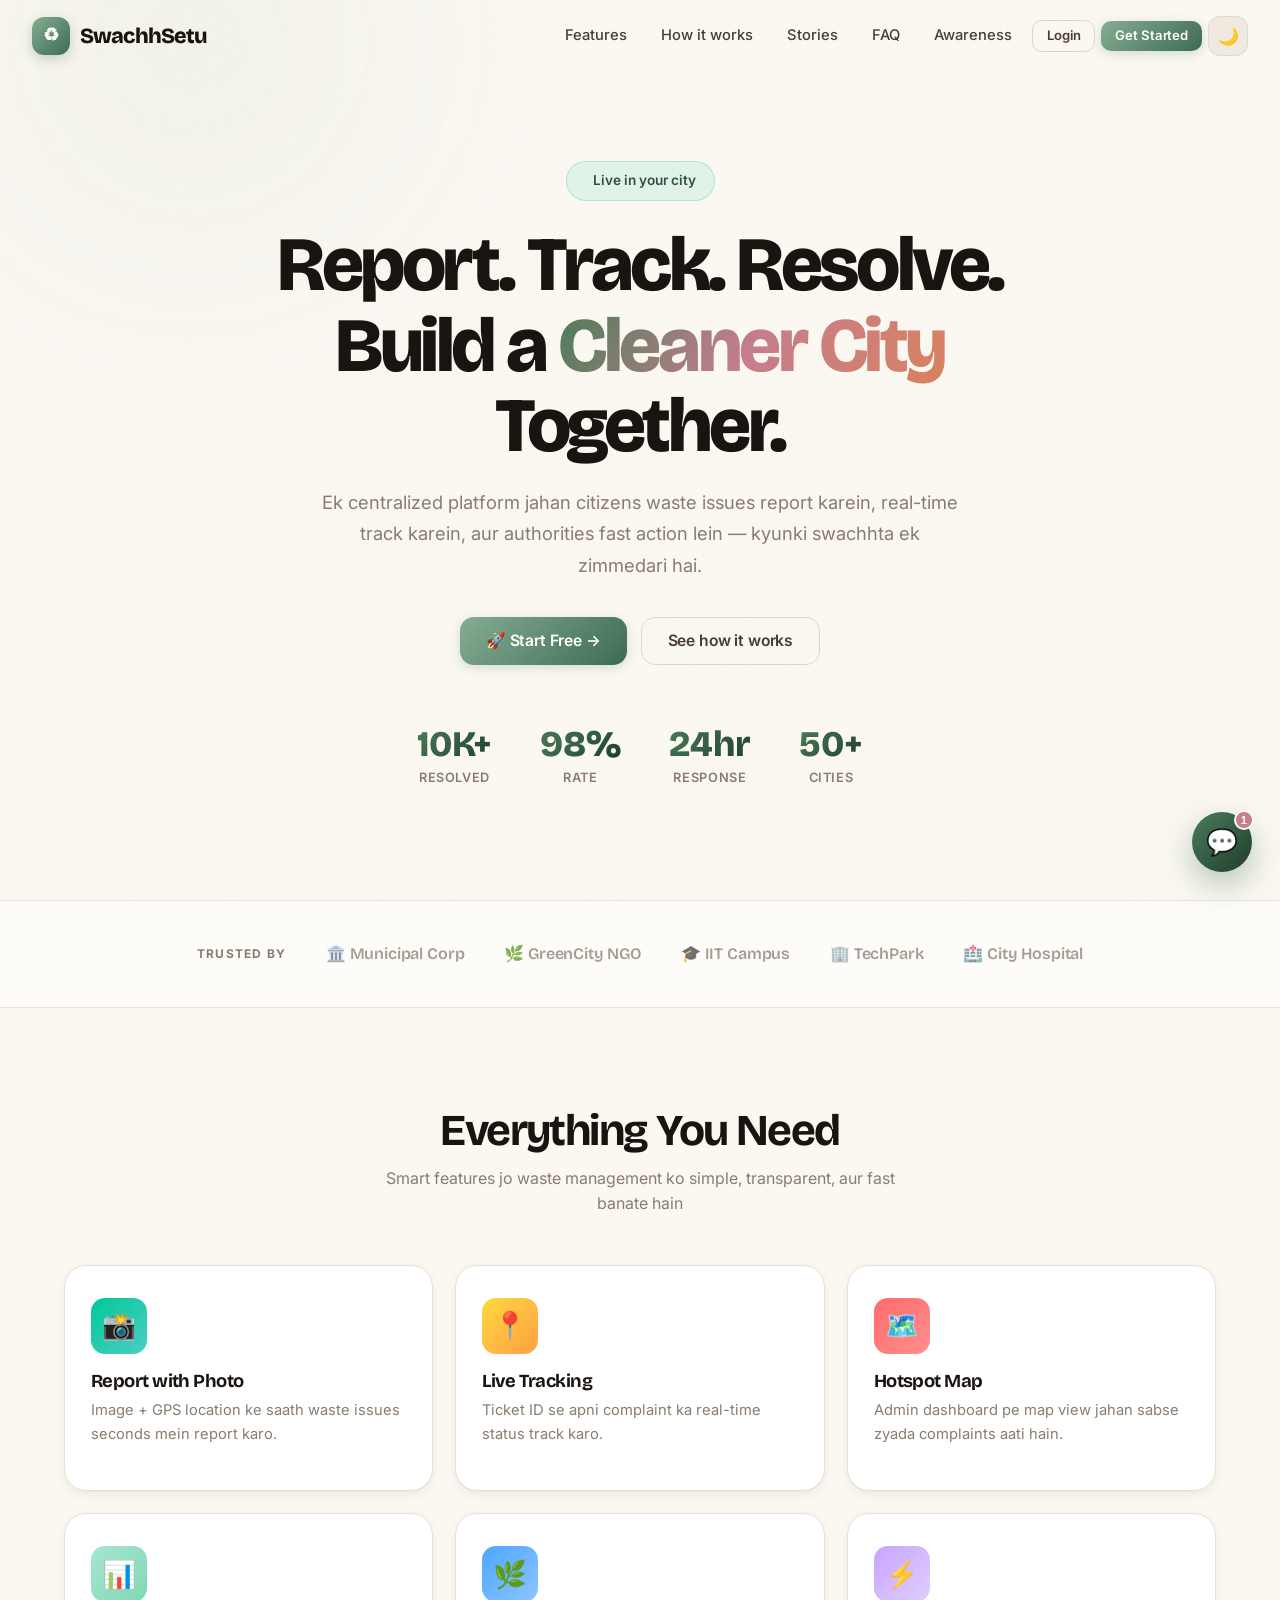
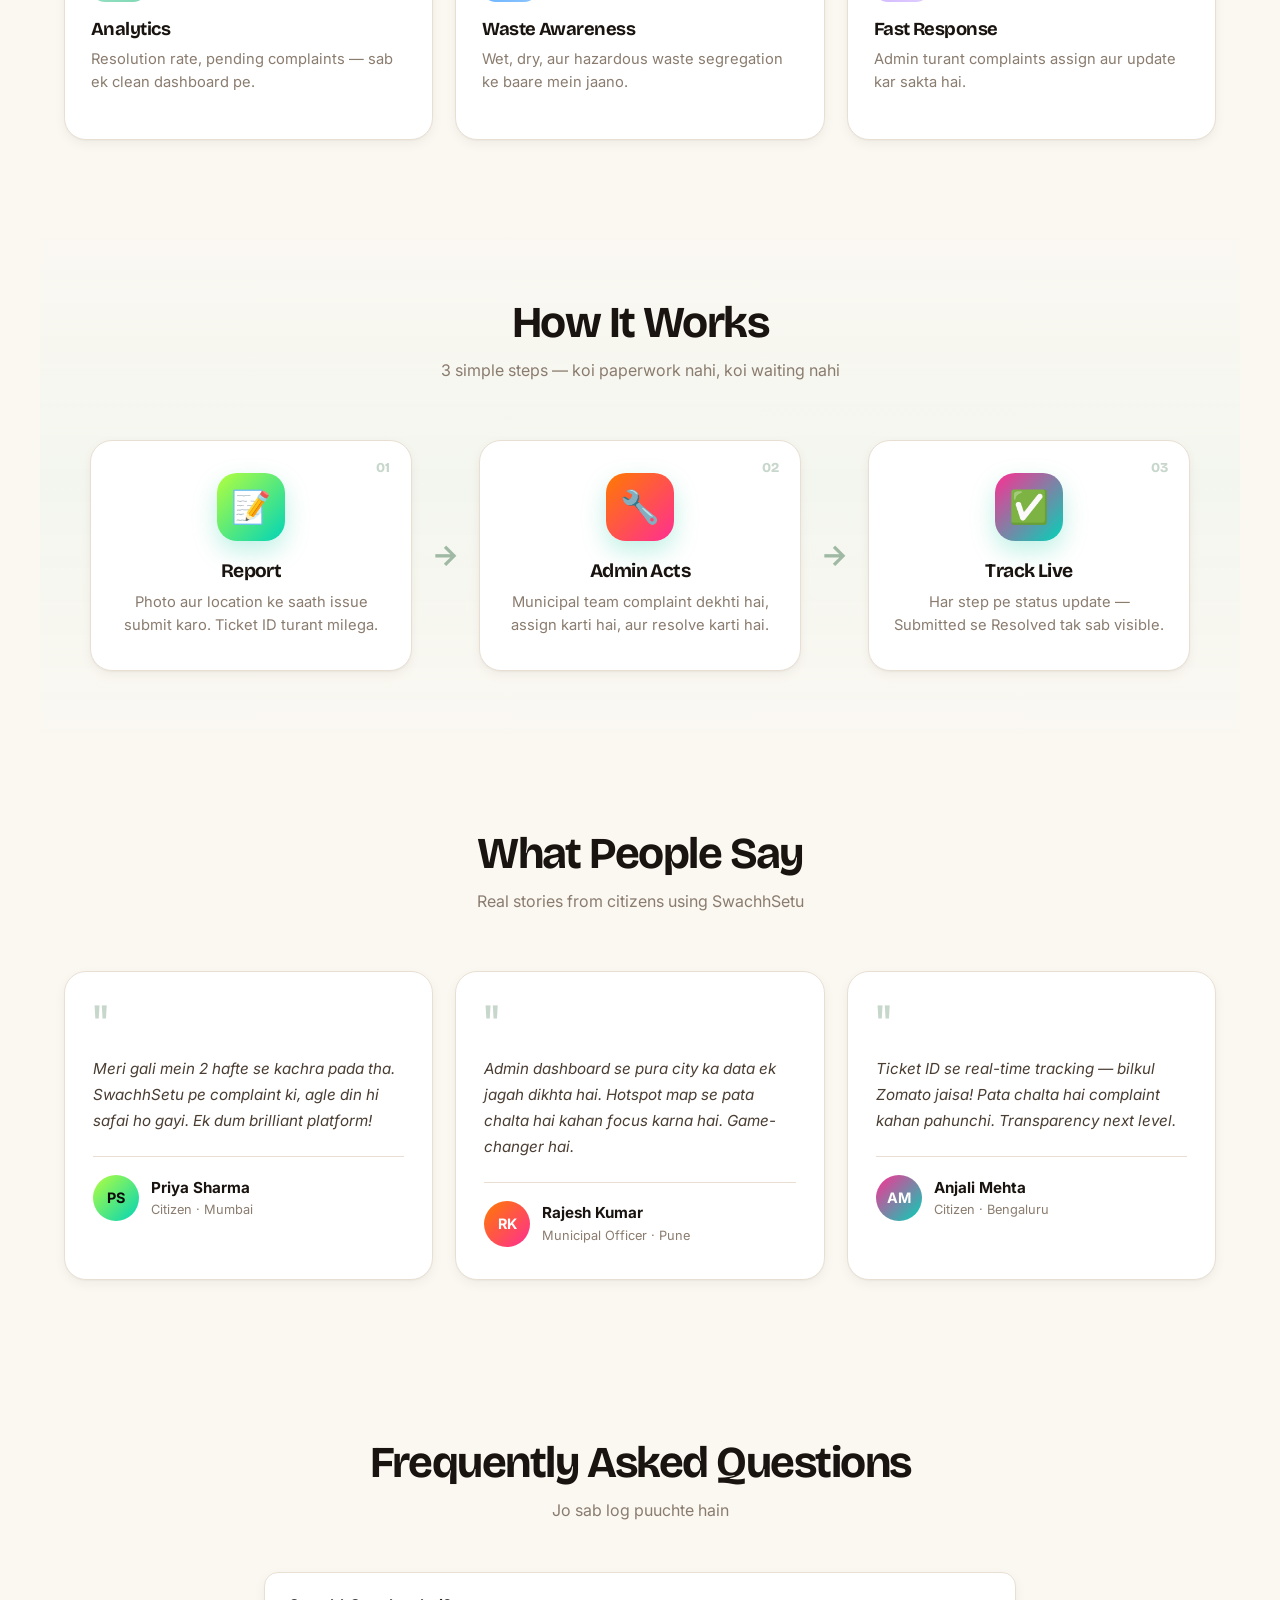
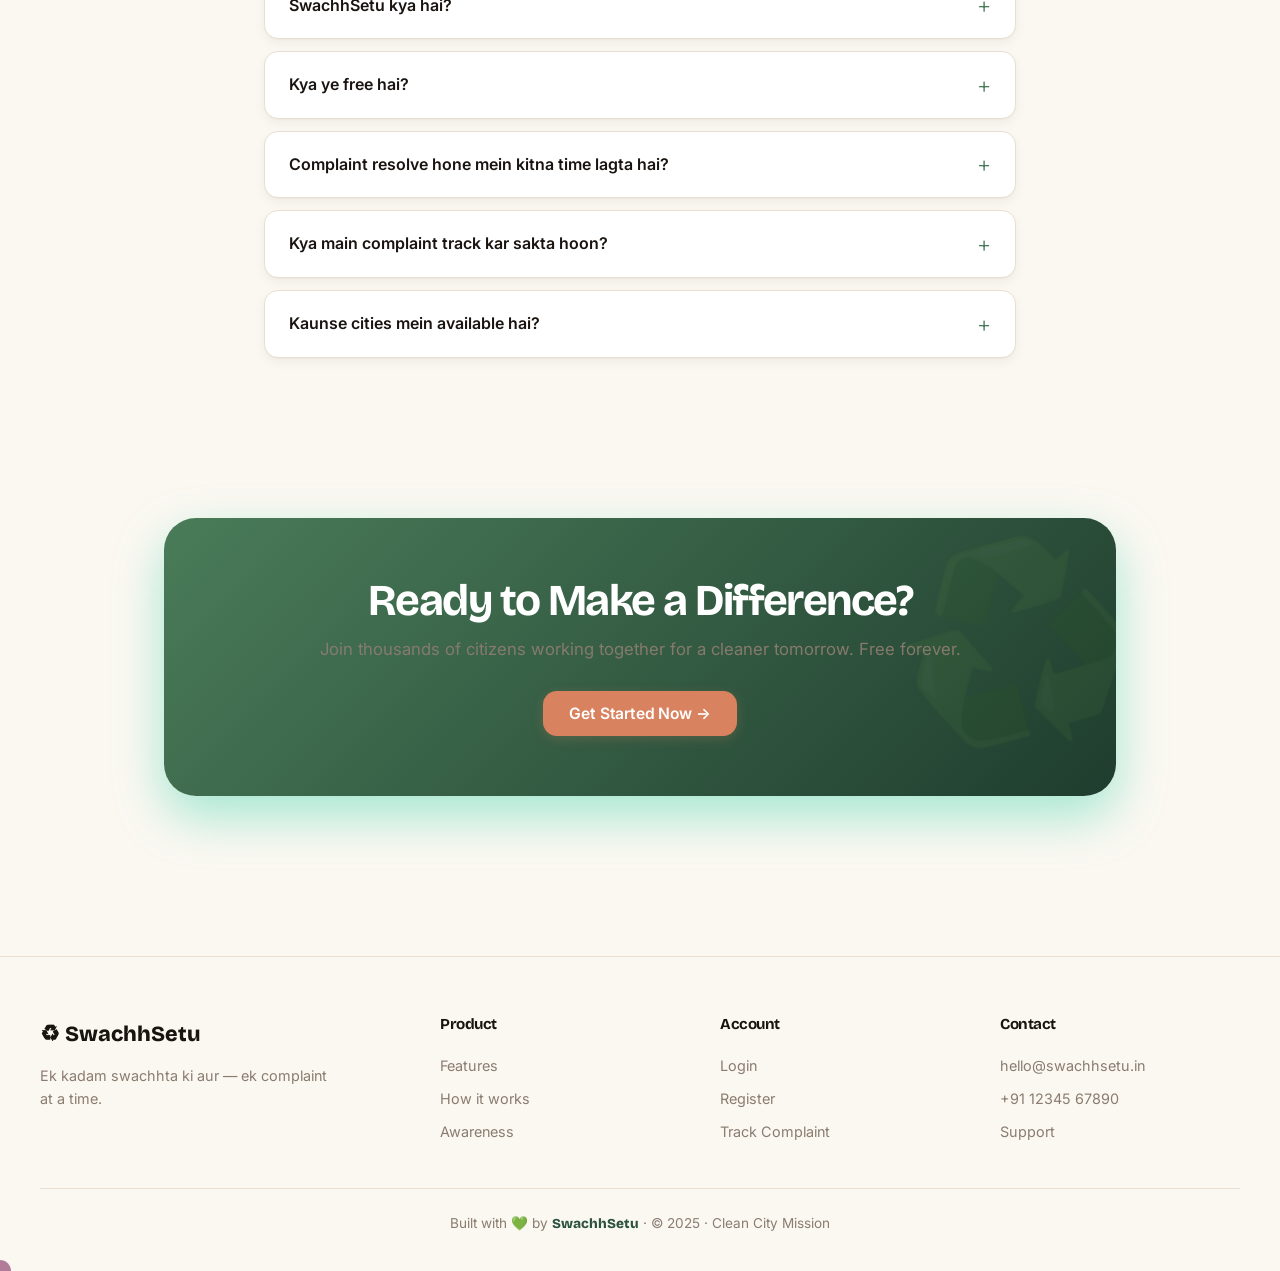
==== commit 856e9410: "Fix: update Groq model to openai/gpt-oss-120b" ====
--- a/frontend/index.html
+++ b/frontend/index.html
@@ -325,5 +325,6 @@
   <script src="js/api.js"></script>
   <script src="js/ui.js"></script>
   <script src="js/main.js"></script>
+<script src="js/chatbot.js"></script>
 </body>
 </html>
--- a/frontend/css/components.css
+++ b/frontend/css/components.css
@@ -539,4 +539,373 @@
   #toasts { right: 12px; left: 12px; max-width: none; }
   .timeline { gap: 5px; }
   .tl-step { padding: 10px 6px; font-size: 0.65rem; min-width: 80px; }
+}
+/* ============================================
+   CHATBOT WIDGET
+   ============================================ */
+
+.chatbot-toggle {
+  position: fixed;
+  bottom: 28px;
+  right: 28px;
+  width: 60px;
+  height: 60px;
+  border-radius: 50%;
+  background: linear-gradient(135deg, #4A7C59 0%, #1F3D2E 100%);
+  color: #fff;
+  border: none;
+  cursor: pointer;
+  z-index: 9998;
+  box-shadow: 0 12px 32px rgba(74,124,89,0.4);
+  display: flex;
+  align-items: center;
+  justify-content: center;
+  transition: all 0.3s cubic-bezier(0.16, 1, 0.3, 1);
+  font-size: 1.6rem;
+  padding: 0;
+}
+
+.chatbot-toggle:hover {
+  transform: translateY(-4px) scale(1.05);
+  box-shadow: 0 16px 40px rgba(74,124,89,0.5);
+}
+
+.chatbot-toggle.active {
+  transform: rotate(90deg) scale(0.9);
+}
+
+.chatbot-toggle-badge {
+  position: absolute;
+  top: -2px;
+  right: -2px;
+  min-width: 20px;
+  height: 20px;
+  background: #C77D8C;
+  color: #fff;
+  border-radius: 100px;
+  font-size: 0.7rem;
+  font-weight: 700;
+  display: flex;
+  align-items: center;
+  justify-content: center;
+  padding: 0 5px;
+  border: 2px solid #FBF8F2;
+  animation: badgePulse 2s infinite;
+}
+
+@keyframes badgePulse {
+  0%, 100% { transform: scale(1); }
+  50% { transform: scale(1.15); }
+}
+
+.chatbot-window {
+  position: fixed;
+  bottom: 100px;
+  right: 28px;
+  width: 380px;
+  max-width: calc(100vw - 40px);
+  height: 560px;
+  max-height: calc(100vh - 140px);
+  background: #fff;
+  border-radius: 24px;
+  box-shadow: 0 24px 60px rgba(26,20,16,0.25);
+  display: flex;
+  flex-direction: column;
+  z-index: 9999;
+  overflow: hidden;
+  opacity: 0;
+  transform: translateY(20px) scale(0.95);
+  pointer-events: none;
+  transition: all 0.35s cubic-bezier(0.16, 1, 0.3, 1);
+  border: 1px solid #E8DFD2;
+}
+
+.chatbot-window.open {
+  opacity: 1;
+  transform: translateY(0) scale(1);
+  pointer-events: auto;
+}
+
+.chatbot-header {
+  padding: 18px 20px;
+  background: linear-gradient(135deg, #4A7C59 0%, #1F3D2E 100%);
+  color: #fff;
+  display: flex;
+  justify-content: space-between;
+  align-items: center;
+  flex-shrink: 0;
+}
+
+.chatbot-header-info {
+  display: flex;
+  align-items: center;
+  gap: 12px;
+}
+
+.chatbot-avatar {
+  width: 42px;
+  height: 42px;
+  border-radius: 50%;
+  background: rgba(255,255,255,0.15);
+  display: flex;
+  align-items: center;
+  justify-content: center;
+  font-size: 1.3rem;
+  border: 1px solid rgba(255,255,255,0.2);
+}
+
+.chatbot-title {
+  font-weight: 700;
+  font-size: 0.98rem;
+  letter-spacing: -0.01em;
+}
+
+.chatbot-status {
+  font-size: 0.75rem;
+  color: rgba(255,255,255,0.75);
+  display: flex;
+  align-items: center;
+  gap: 6px;
+  margin-top: 2px;
+}
+
+.chatbot-status-dot {
+  width: 6px;
+  height: 6px;
+  background: #B4FF3D;
+  border-radius: 50%;
+  box-shadow: 0 0 8px #B4FF3D;
+  animation: pulseDot 2s infinite;
+}
+
+@keyframes pulseDot {
+  0%, 100% { opacity: 1; }
+  50% { opacity: 0.4; }
+}
+
+.chatbot-close {
+  background: rgba(255,255,255,0.1);
+  border: none;
+  color: #fff;
+  width: 32px;
+  height: 32px;
+  border-radius: 10px;
+  cursor: pointer;
+  font-size: 0.9rem;
+  display: flex;
+  align-items: center;
+  justify-content: center;
+  transition: all 0.2s;
+}
+
+.chatbot-close:hover {
+  background: rgba(255,255,255,0.25);
+  transform: rotate(90deg);
+}
+
+.chatbot-messages {
+  flex: 1;
+  overflow-y: auto;
+  padding: 20px 18px;
+  background: #FBF8F2;
+  display: flex;
+  flex-direction: column;
+  gap: 12px;
+  scroll-behavior: smooth;
+}
+
+.chatbot-messages::-webkit-scrollbar { width: 6px; }
+.chatbot-messages::-webkit-scrollbar-track { background: transparent; }
+.chatbot-messages::-webkit-scrollbar-thumb {
+  background: #C9BEB2;
+  border-radius: 100px;
+}
+
+.chatbot-msg {
+  display: flex;
+  animation: msgIn 0.35s cubic-bezier(0.16, 1, 0.3, 1);
+}
+
+@keyframes msgIn {
+  from { opacity: 0; transform: translateY(10px); }
+  to { opacity: 1; transform: translateY(0); }
+}
+
+.chatbot-msg-bot { justify-content: flex-start; }
+.chatbot-msg-user { justify-content: flex-end; }
+
+.chatbot-bubble {
+  max-width: 82%;
+  padding: 11px 15px;
+  border-radius: 18px;
+  font-size: 0.9rem;
+  line-height: 1.55;
+  word-wrap: break-word;
+  font-family: 'Inter', sans-serif;
+}
+
+.chatbot-msg-bot .chatbot-bubble {
+  background: #fff;
+  color: #1A1410;
+  border-bottom-left-radius: 6px;
+  border: 1px solid #E8DFD2;
+}
+
+.chatbot-msg-user .chatbot-bubble {
+  background: linear-gradient(135deg, #4A7C59 0%, #2D5240 100%);
+  color: #fff;
+  border-bottom-right-radius: 6px;
+  box-shadow: 0 4px 12px rgba(74,124,89,0.25);
+}
+
+.chatbot-bubble strong {
+  font-weight: 700;
+  color: inherit;
+}
+
+.chatbot-typing {
+  display: flex;
+  align-items: center;
+  gap: 5px;
+  padding: 14px 16px !important;
+}
+
+.chatbot-typing span {
+  width: 7px;
+  height: 7px;
+  background: #8A7C6F;
+  border-radius: 50%;
+  animation: typingBounce 1.4s infinite;
+}
+
+.chatbot-typing span:nth-child(2) { animation-delay: 0.2s; }
+.chatbot-typing span:nth-child(3) { animation-delay: 0.4s; }
+
+@keyframes typingBounce {
+  0%, 60%, 100% { transform: translateY(0); opacity: 0.4; }
+  30% { transform: translateY(-6px); opacity: 1; }
+}
+
+.chatbot-suggestions {
+  padding: 10px 14px 6px;
+  display: flex;
+  gap: 6px;
+  flex-wrap: wrap;
+  background: #FBF8F2;
+  border-top: 1px solid #E8DFD2;
+}
+
+.chatbot-suggestion {
+  padding: 7px 12px;
+  background: #fff;
+  border: 1px solid #E8DFD2;
+  border-radius: 100px;
+  font-family: 'Inter', sans-serif;
+  font-size: 0.78rem;
+  font-weight: 500;
+  color: #4A3D32;
+  cursor: pointer;
+  transition: all 0.2s;
+  white-space: nowrap;
+}
+
+.chatbot-suggestion:hover {
+  background: #4A7C59;
+  color: #fff;
+  border-color: #4A7C59;
+  transform: translateY(-1px);
+}
+
+.chatbot-input-area {
+  padding: 12px 14px;
+  background: #fff;
+  border-top: 1px solid #E8DFD2;
+  display: flex;
+  gap: 8px;
+  align-items: center;
+  flex-shrink: 0;
+}
+
+.chatbot-input {
+  flex: 1;
+  padding: 11px 16px;
+  border-radius: 100px;
+  border: 1.5px solid #E8DFD2;
+  background: #FBF8F2;
+  font-family: 'Inter', sans-serif;
+  font-size: 0.9rem;
+  outline: none;
+  transition: all 0.2s;
+  color: #1A1410;
+}
+
+.chatbot-input::placeholder { color: #A89B8E; }
+
+.chatbot-input:focus {
+  border-color: #4A7C59;
+  background: #fff;
+  box-shadow: 0 0 0 4px rgba(74,124,89,0.1);
+}
+
+.chatbot-send {
+  width: 42px;
+  height: 42px;
+  border-radius: 50%;
+  background: linear-gradient(135deg, #4A7C59 0%, #2D5240 100%);
+  color: #fff;
+  border: none;
+  cursor: pointer;
+  display: flex;
+  align-items: center;
+  justify-content: center;
+  transition: all 0.25s cubic-bezier(0.16, 1, 0.3, 1);
+  flex-shrink: 0;
+  padding: 0;
+}
+
+.chatbot-send:hover {
+  transform: scale(1.1) rotate(-10deg);
+  box-shadow: 0 8px 20px rgba(74,124,89,0.4);
+}
+
+.chatbot-send:active { transform: scale(0.95); }
+
+body.dark .chatbot-window {
+  background: #1A1F1C;
+  border-color: #2D3530;
+}
+body.dark .chatbot-messages { background: #0F1210; }
+body.dark .chatbot-msg-bot .chatbot-bubble {
+  background: #26201A;
+  color: #E8EAE5;
+  border-color: #3D342B;
+}
+body.dark .chatbot-suggestions { background: #0F1210; border-top-color: #2D3530; }
+body.dark .chatbot-suggestion {
+  background: #1A1F1C;
+  color: #D0C5B8;
+  border-color: #3D342B;
+}
+body.dark .chatbot-input-area { background: #1A1F1C; border-top-color: #2D3530; }
+body.dark .chatbot-input {
+  background: #26201A;
+  color: #E8EAE5;
+  border-color: #3D342B;
+}
+
+@media (max-width: 500px) {
+  .chatbot-window {
+    width: calc(100vw - 24px);
+    right: 12px;
+    bottom: 88px;
+    height: 500px;
+    border-radius: 20px;
+  }
+  .chatbot-toggle {
+    right: 18px;
+    bottom: 18px;
+    width: 54px;
+    height: 54px;
+    font-size: 1.4rem;
+  }
 }
